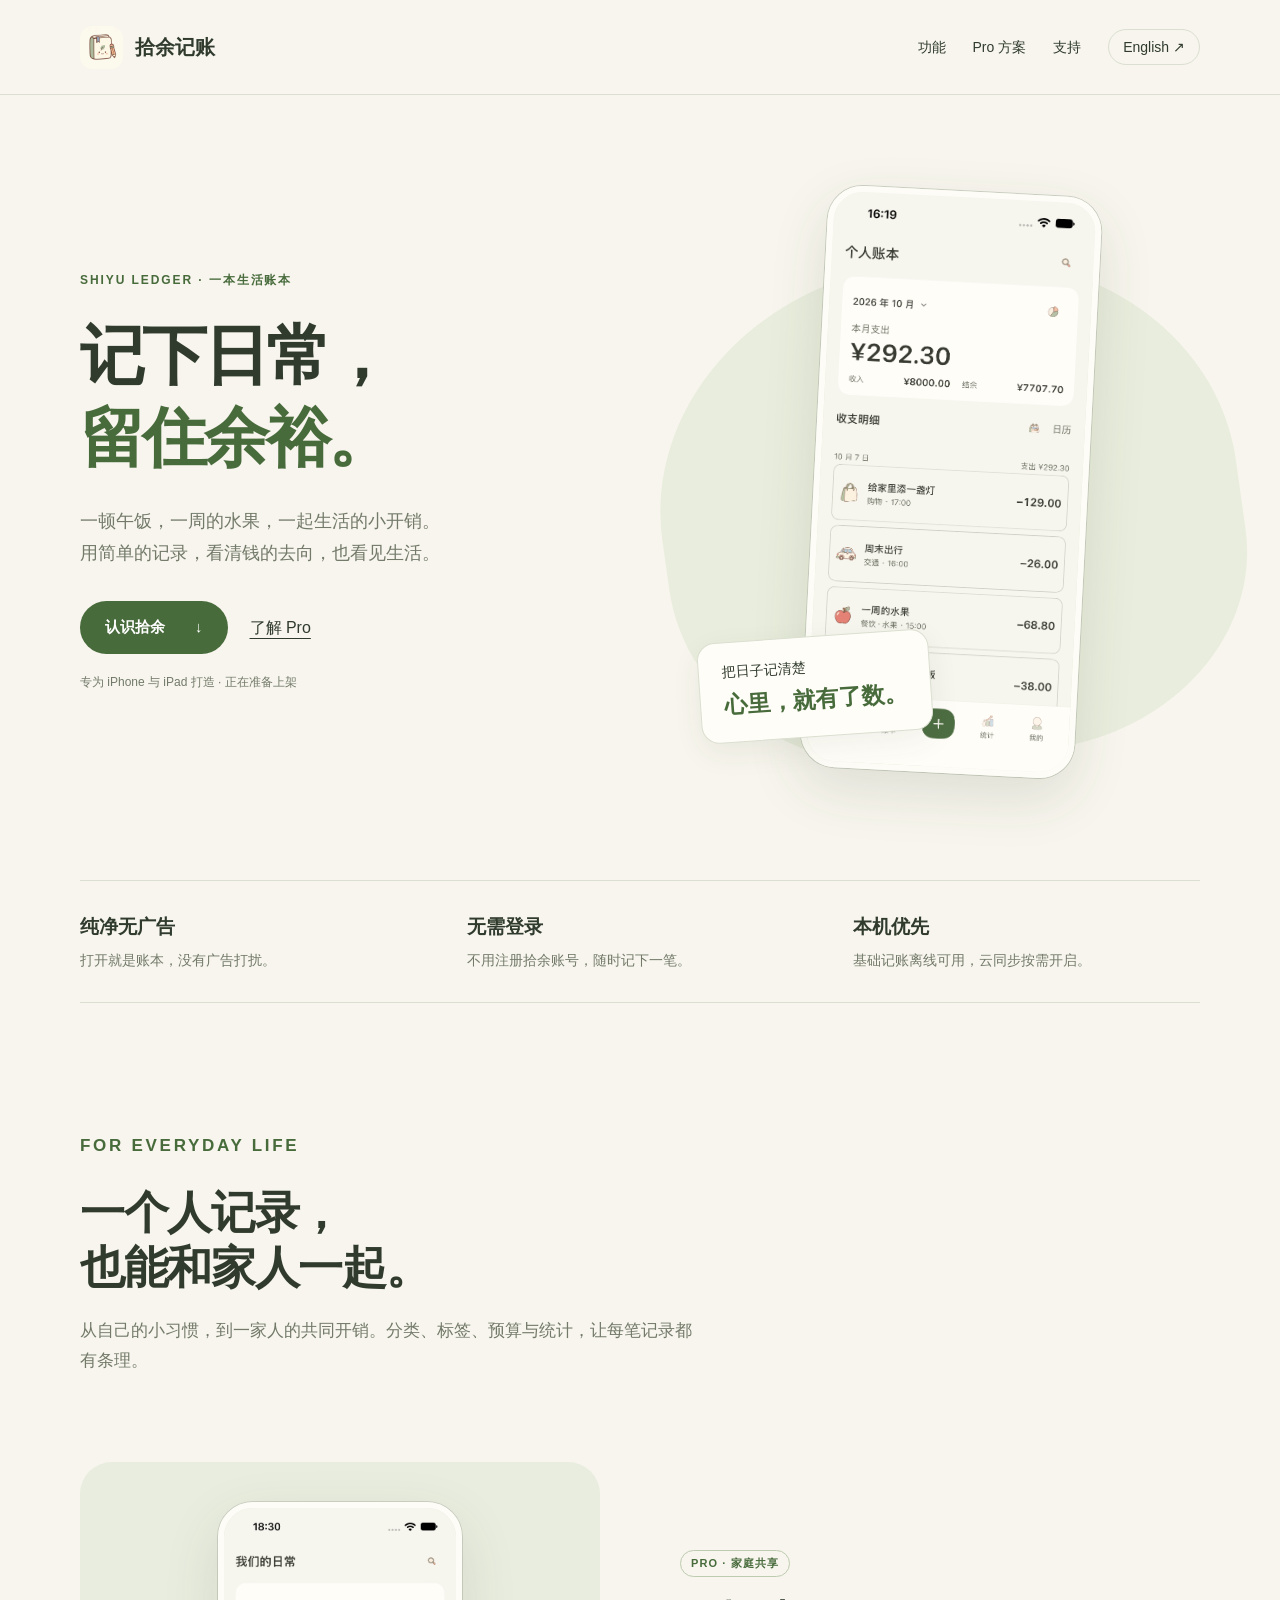
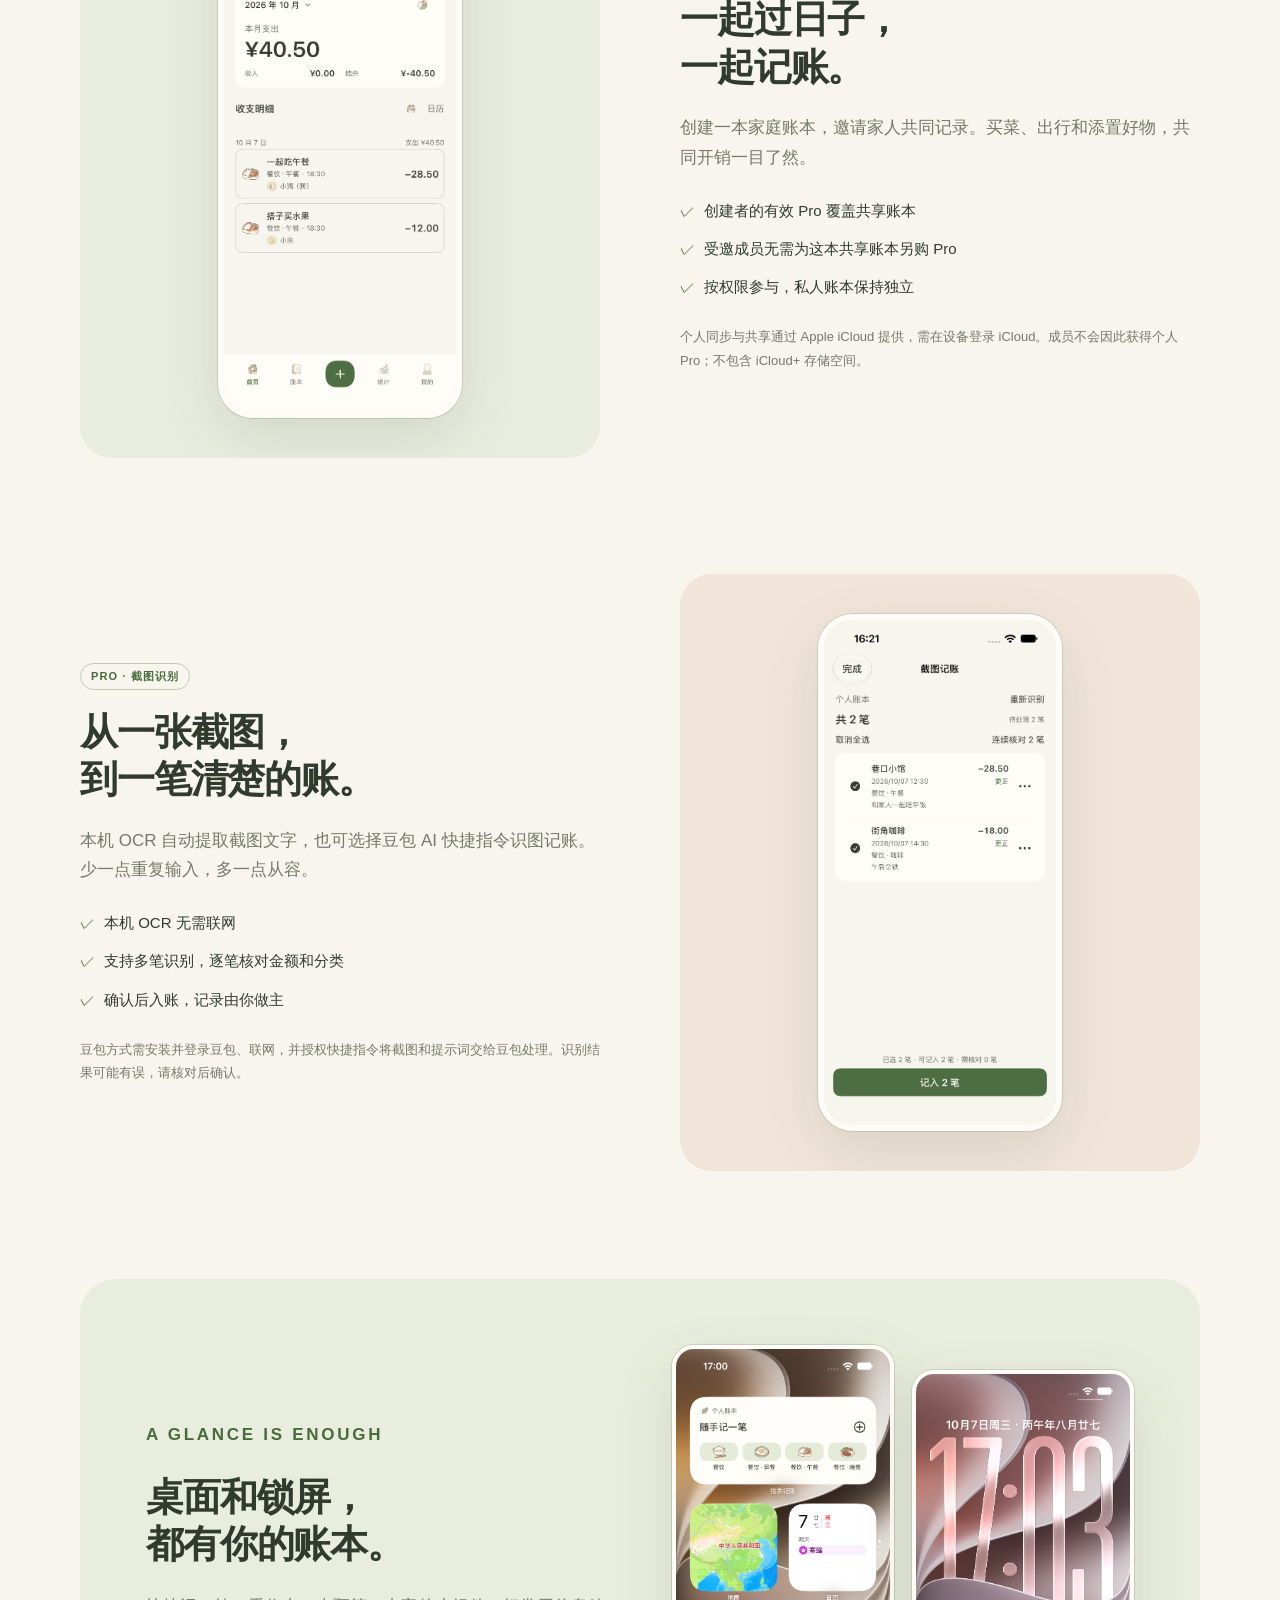
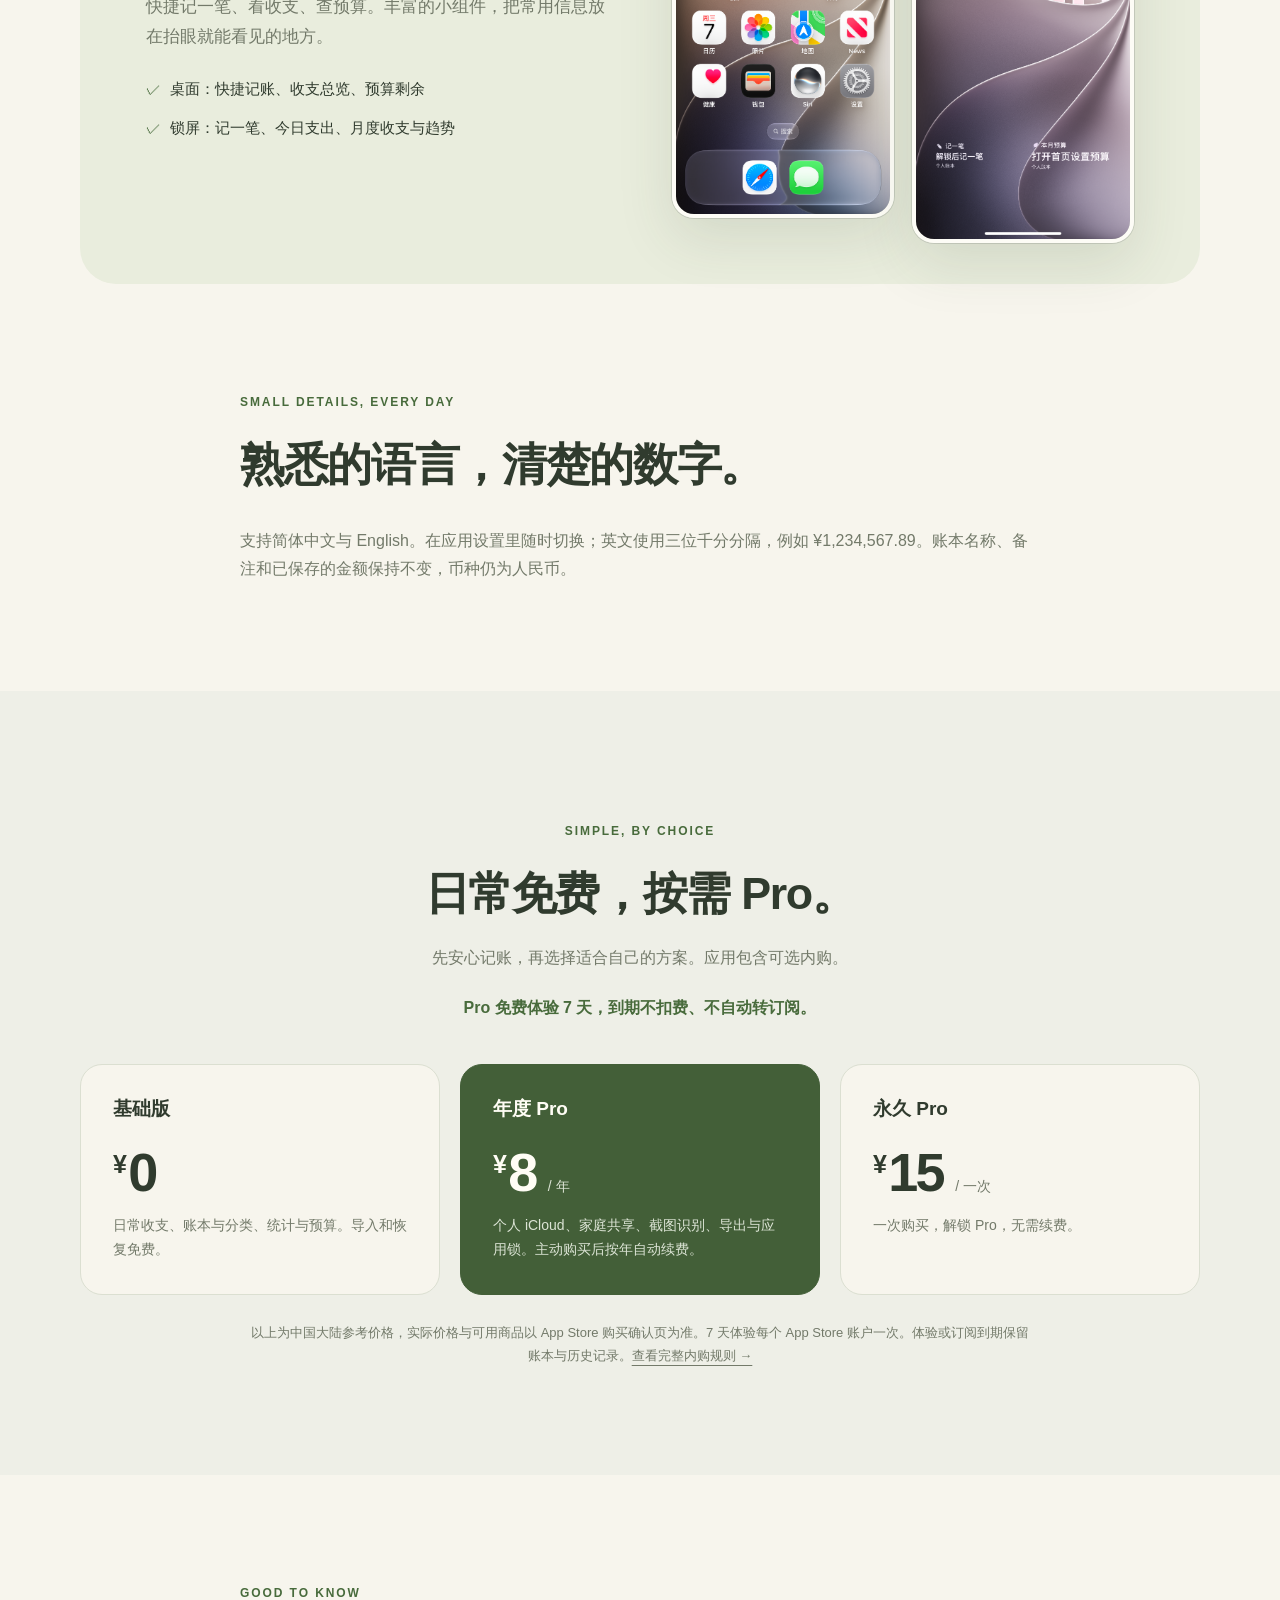
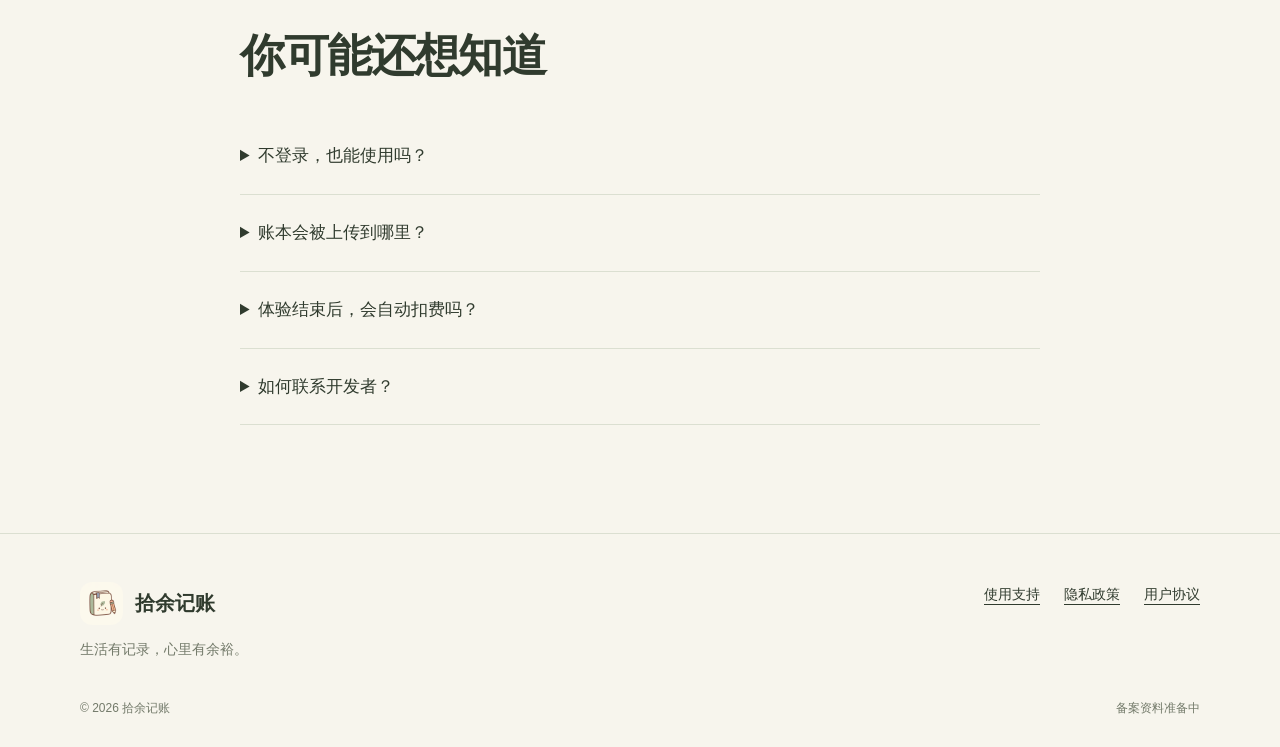
==== index.html @ 31da0974 "feat(web): 发布不含个人署名的双语官网" ====
<!doctype html>
<html lang="zh-CN">
<head><meta charset="utf-8"><meta name="viewport" content="width=device-width,initial-scale=1"><meta name="description" content="拾余记账，一本安静的生活账本。纯净无广告，无需登录，本机优先。支持家庭共享账本、截图与豆包识图记账，以及桌面和锁屏小组件。"><meta name="theme-color" content="#f7f5ed"><title>拾余记账 · 记下日常，留住余裕</title><link rel="icon" href="assets/icon.png"><link rel="stylesheet" href="site.css"></head>
<body><a class="skip" href="#main">跳转到内容</a>
<header class="site-header"><nav class="wrap nav" aria-label="主导航"><a class="brand" href="index.html"><img src="assets/icon.png" width="43" height="43" alt="">拾余记账</a><div class="nav-links"><a class="optional" href="#features">功能</a><a class="mobile-hide" href="#pricing">Pro 方案</a><a class="mobile-hide" href="support.html">支持</a><a class="language" href="index-en.html" lang="en" aria-label="Switch to English">English ↗</a></div></nav></header>
<main id="main"><div class="wrap"><section class="hero"><div class="hero-copy"><p class="eyebrow">SHIYU LEDGER · 一本生活账本</p><h1>记下日常，<br><span>留住余裕。</span></h1><p class="lead">一顿午饭，一周的水果，一起生活的小开销。<br>用简单的记录，看清钱的去向，也看见生活。</p><div class="actions"><a class="button" href="#features">认识拾余 <span aria-hidden="true">↓</span></a><a href="#pricing">了解 Pro</a></div><p class="availability">专为 iPhone 与 iPad 打造 · 正在准备上架</p></div><div class="hero-visual"><div class="phone"><img src="assets/home-zh.png" width="1206" height="2622" alt="拾余记账的个人账本与日常收支明细" fetchpriority="high"></div><div class="floating-note">把日子记清楚<strong>心里，就有了数。</strong></div></div></section>
<div class="pillars"><div><strong>纯净无广告</strong><p>打开就是账本，没有广告打扰。</p></div><div><strong>无需登录</strong><p>不用注册拾余账号，随时记下一笔。</p></div><div><strong>本机优先</strong><p>基础记账离线可用，云同步按需开启。</p></div></div>
<section class="section" id="features"><div class="section-intro"><p class="eyebrow">FOR EVERYDAY LIFE</p><h2>一个人记录，<br>也能和家人一起。</h2><p>从自己的小习惯，到一家人的共同开销。分类、标签、预算与统计，让每笔记录都有条理。</p></div>
<div class="feature"><div class="feature-visual"><div class="phone"><img src="assets/family-zh.png" width="1206" height="2622" loading="lazy" alt="家庭共享账本的成员和权限页面"></div></div><div class="feature-copy"><span class="tag">PRO · 家庭共享</span><h2>一起过日子，<br>一起记账。</h2><p>创建一本家庭账本，邀请家人共同记录。买菜、出行和添置好物，共同开销一目了然。</p><ul class="feature-list"><li>创建者的有效 Pro 覆盖共享账本</li><li>受邀成员无需为这本共享账本另购 Pro</li><li>按权限参与，私人账本保持独立</li></ul><small>个人同步与共享通过 Apple iCloud 提供，需在设备登录 iCloud。成员不会因此获得个人 Pro；不包含 iCloud+ 存储空间。</small></div></div>
<div class="feature"><div class="feature-copy"><span class="tag">PRO · 截图识别</span><h2>从一张截图，<br>到一笔清楚的账。</h2><p>本机 OCR 自动提取截图文字，也可选择豆包 AI 快捷指令识图记账。少一点重复输入，多一点从容。</p><ul class="feature-list"><li>本机 OCR 无需联网</li><li>支持多笔识别，逐笔核对金额和分类</li><li>确认后入账，记录由你做主</li></ul><small>豆包方式需安装并登录豆包、联网，并授权快捷指令将截图和提示词交给豆包处理。识别结果可能有误，请核对后确认。</small></div><div class="feature-visual peach"><div class="phone"><img src="assets/recognition.png" width="1206" height="2622" loading="lazy" alt="截图识别后的多笔账目核对页面"></div></div></div></section>
<section class="widgets" aria-labelledby="widgets-title"><div><p class="eyebrow">A GLANCE IS ENOUGH</p><h2 id="widgets-title">桌面和锁屏，<br>都有你的账本。</h2><p>快捷记一笔、看收支、查预算。丰富的小组件，把常用信息放在抬眼就能看见的地方。</p><ul class="feature-list"><li>桌面：快捷记账、收支总览、预算剩余</li><li>锁屏：记一笔、今日支出、月度收支与趋势</li></ul></div><div class="widget-pair"><div class="phone"><img src="assets/widget-home.png" loading="lazy" width="1206" height="2622" alt="iPhone 桌面的拾余收支小组件"></div><div class="phone"><img src="assets/widget-lock.png" loading="lazy" width="1206" height="2622" alt="iPhone 锁屏中的拾余小组件"></div></div></section>
<section class="section"><div class="faq"><p class="eyebrow">SMALL DETAILS, EVERY DAY</p><h2>熟悉的语言，清楚的数字。</h2><p>支持简体中文与 English。在应用设置里随时切换；英文使用三位千分分隔，例如 ¥1,234,567.89。账本名称、备注和已保存的金额保持不变，币种仍为人民币。</p></div></section></div>
<section class="section pricing" id="pricing"><div class="wrap"><div class="pricing-head"><p class="eyebrow">SIMPLE, BY CHOICE</p><h2>日常免费，按需 Pro。</h2><p>先安心记账，再选择适合自己的方案。应用包含可选内购。</p><p class="trial">Pro 免费体验 7 天，到期不扣费、不自动转订阅。</p></div><div class="prices"><article class="price-card"><h3>基础版</h3><div class="amount"><span class="currency">¥</span>0</div><p>日常收支、账本与分类、统计与预算。导入和恢复免费。</p></article><article class="price-card pro"><h3>年度 Pro</h3><div class="amount"><span class="currency">¥</span>8 <span class="period">/ 年</span></div><p>个人 iCloud、家庭共享、截图识别、导出与应用锁。主动购买后按年自动续费。</p></article><article class="price-card"><h3>永久 Pro</h3><div class="amount"><span class="currency">¥</span>15 <span class="period">/ 一次</span></div><p>一次购买，解锁 Pro，无需续费。</p></article></div><p class="pricing-note">以上为中国大陆参考价格，实际价格与可用商品以 App Store 购买确认页为准。7 天体验每个 App Store 账户一次。体验或订阅到期保留账本与历史记录。<a href="terms.html">查看完整内购规则 →</a></p></div></section>
<section class="section wrap"><div class="faq"><p class="eyebrow">GOOD TO KNOW</p><h2>你可能还想知道</h2><details><summary>不登录，也能使用吗？</summary><p>可以。基础记账无需注册或登录拾余账号，离线也能使用。你主动开启个人同步或家庭共享时，设备需要登录 iCloud。</p></details><details><summary>账本会被上传到哪里？</summary><p>基础数据保存在本机。主动开启的同步和共享使用 Apple CloudKit；豆包识图会在你授权运行快捷指令后将相关内容交给豆包。详见<a href="privacy.html">隐私政策</a>。</p></details><details><summary>体验结束后，会自动扣费吗？</summary><p>不会。独立的 7 天免费体验到期不扣费、不自动转为订阅。只有你自行购买年度方案后，才会按年自动续费；永久方案为一次购买。</p></details><details><summary>如何联系开发者？</summary><p>欢迎通过 <a href="mailto:906626481@qq.com">906626481@qq.com</a> 反馈问题。请说明应用版本、iOS 版本和操作步骤，避免发送密码、验证码或不必要的个人资料。</p></details></div></section></main>
<footer class="footer"><div class="wrap"><div class="footer-top"><div class="footer-copy"><a class="brand" href="index.html"><img src="assets/icon.png" width="43" height="43" alt="">拾余记账</a><p>生活有记录，心里有余裕。</p></div><nav class="footer-links" aria-label="帮助与条款"><a href="support.html">使用支持</a><a href="privacy.html">隐私政策</a><a href="terms.html">用户协议</a></nav></div><div class="footer-bottom"><span>© 2026 拾余记账</span><span>备案资料准备中</span></div></div></footer></body></html>
---- site.css ----
@charset "UTF-8";
:root{color-scheme:light;--paper:#f7f5ed;--ink:#303b2e;--green:#486b3c;--muted:#737a6a;--line:#dbdfd1;--sage:#e9eddd}*{box-sizing:border-box}html{scroll-behavior:smooth;scroll-padding-top:100px}body{margin:0;color:var(--ink);background:var(--paper);font-family:-apple-system,BlinkMacSystemFont,"Segoe UI","PingFang SC",sans-serif;line-height:1.75}a{color:inherit;text-underline-offset:5px}a:focus-visible,summary:focus-visible{outline:3px solid var(--green);outline-offset:6px}img{display:block;max-width:100%;height:auto}h1,h2,h3,p{margin:0}h1,h2,h3{line-height:1.25}h1{font-size:clamp(44px,5.1vw,72px);letter-spacing:-.045em;font-weight:650}h2{font-size:clamp(32px,3.5vw,48px);letter-spacing:-.03em}h3{font-size:22px}p{color:var(--muted)}.wrap{width:min(1120px,calc(100% - 64px));margin:auto}.site-header{border-bottom:1px solid var(--line)}.nav{display:flex;align-items:center;justify-content:space-between;gap:28px;min-height:94px}.brand{display:flex;align-items:center;gap:12px;text-decoration:none;font-size:20px;font-weight:650;white-space:nowrap}.brand img{width:43px;height:43px;border-radius:12px}.nav-links{display:flex;align-items:center;gap:27px;font-size:14px}.nav-links a{text-decoration:none}.nav-links a:hover{text-decoration:underline}.language{border:1px solid var(--line);padding:5px 14px;border-radius:99px}.hero{display:grid;grid-template-columns:1.05fr .95fr;align-items:center;gap:70px;min-height:785px;padding:66px 0 78px}.eyebrow{font-size:12px;font-weight:650;letter-spacing:.16em;text-transform:uppercase;color:var(--green);margin-bottom:24px}.hero h1 span{color:var(--green)}.lead{font-size:18px;max-width:490px;margin-top:28px}.actions{display:flex;flex-wrap:wrap;align-items:center;gap:22px;margin-top:32px}.button{display:inline-flex;align-items:center;gap:30px;padding:13px 25px;border-radius:99px;background:var(--green);color:white;text-decoration:none;font-size:15px;font-weight:600}.button:hover{background:#35552a}.availability{font-size:12px;color:var(--muted);margin-top:18px}.hero-visual{position:relative;display:flex;justify-content:center}.hero-visual:before{content:"";position:absolute;inset:12% -8% 2%;background:var(--sage);border-radius:48% 48% 38% 42%;transform:rotate(-8deg);z-index:-1}.phone{width:274px;overflow:hidden;border:6px solid #fdfcf6;border-radius:35px;box-shadow:0 20px 55px #34452e20,0 0 0 1px #cdd1c4}.hero .phone{transform:rotate(3deg)}.floating-note{position:absolute;bottom:36px;left:-2px;padding:17px 23px;background:#fffdf7;box-shadow:0 10px 30px #34452e12;border:1px solid var(--line);border-radius:18px;transform:rotate(-4deg);font-size:14px}.floating-note strong{display:block;color:var(--green);font-size:23px}.pillars{display:grid;grid-template-columns:repeat(3,1fr);border-top:1px solid var(--line);border-bottom:1px solid var(--line);padding:29px 0;gap:40px}.pillars strong{display:block;font-size:19px;margin-bottom:5px}.pillars p{font-size:14px}.section{padding:108px 0}.section-intro{max-width:620px;margin-bottom:52px}.section-intro>p{margin-top:20px;font-size:17px}.feature{display:grid;grid-template-columns:1fr 1fr;gap:80px;align-items:center;padding:34px 0 82px}.feature:last-child{padding-bottom:0}.feature-visual{background:#e9eddf;border-radius:32px;display:flex;justify-content:center;padding:40px 32px;overflow:hidden}.feature-visual.peach{background:#f1e5d9}.feature .phone{width:244px}.feature-copy h2{font-size:38px}.feature-copy>p{margin:22px 0;font-size:17px}.feature-copy small{display:block;color:var(--muted);line-height:1.8;font-size:13px}.tag{display:inline-block;border:1px solid #bdcbb0;color:var(--green);font-size:11px;line-height:1;padding:7px 10px;border-radius:99px;margin-bottom:19px;font-weight:650;letter-spacing:.1em}.feature-list{list-style:none;padding:0;margin:25px 0}.feature-list li{position:relative;padding-left:24px;margin:12px 0;font-size:15px}.feature-list li:before{content:"✓";position:absolute;left:0;color:var(--green)}.widgets{background:var(--sage);border-radius:36px;padding:66px;display:grid;grid-template-columns:1fr 1fr;gap:64px;align-items:center}.widgets h2{font-size:38px}.widgets p{margin-top:23px;font-size:17px}.widget-pair{display:flex;align-items:center;gap:18px}.widget-pair .phone{width:50%;min-width:0;border-width:4px;border-radius:22px}.widget-pair .phone:last-child{transform:translateY(25px)}.pricing{background:#eeefe7}.pricing-head{text-align:center;max-width:620px;margin:0 auto 42px}.pricing-head p{margin-top:22px}.prices{display:grid;grid-template-columns:repeat(3,1fr);gap:20px}.price-card{padding:32px;background:var(--paper);border:1px solid var(--line);border-radius:22px}.price-card.pro{background:#435f38;color:#fffdf5;border-color:#435f38}.price-card.pro p,.price-card.pro .period{color:#dce4d5}.price-card h3{font-size:19px}.amount{font-size:54px;font-weight:600;letter-spacing:-.05em;margin:20px 0 10px;line-height:1.15}.amount .currency{font-size:25px;vertical-align:top;display:inline-block;margin-top:9px;margin-right:4px}.period{font-size:14px;font-weight:400;letter-spacing:0;color:var(--muted)}.price-card p{font-size:14px}.pricing-note{font-size:13px;max-width:790px;margin:27px auto 0;text-align:center}.trial{margin-top:26px;font-weight:600;color:var(--green)}.faq{max-width:800px;margin:auto}.faq h2{margin-bottom:34px}.faq details{border-bottom:1px solid var(--line);padding:23px 0}.faq summary{cursor:pointer;font-size:17px;font-weight:550;padding-right:15px}.faq details p{margin-top:16px;font-size:15px}.footer{border-top:1px solid var(--line);padding:48px 0 28px}.footer-top{display:flex;justify-content:space-between;gap:32px}.footer-links{display:flex;flex-wrap:wrap;gap:24px;font-size:14px}.footer-bottom{display:flex;justify-content:space-between;gap:22px;margin-top:36px;font-size:12px;color:var(--muted)}.footer-copy>p{font-size:14px;margin-top:12px}.skip{position:absolute;top:-100px;left:20px;background:white;padding:10px 20px;z-index:2}.skip:focus{top:12px}
@media(max-width:850px){.wrap{width:calc(100% - 40px)}.nav{min-height:80px;gap:16px}.nav-links{gap:18px}.nav-links .optional{display:none}.hero{gap:35px;min-height:700px}.hero .phone{width:238px}.floating-note{left:-8px;bottom:28px;padding:13px 17px}.pillars{gap:24px}.feature{gap:40px}.feature-copy h2,.widgets h2{font-size:32px}.widgets{padding:40px;gap:30px}.price-card{padding:25px}.amount{font-size:45px}}
@media(max-width:620px){.brand{font-size:17px;gap:9px}.brand img{width:36px;height:36px}.nav-links{gap:12px;font-size:12px}.nav-links .mobile-hide{display:none}.language{padding:4px 11px}.hero{grid-template-columns:1fr;gap:50px;padding:58px 0 62px;min-height:0}.hero-copy{max-width:500px}.hero h1{font-size:47px}.lead{font-size:16px;margin-top:23px}.hero-visual{padding:0 20px 18px;max-width:340px;justify-self:center;width:100%}.hero-visual:before{inset:12% 0 0;transform:none}.hero .phone{width:245px}.floating-note{left:-3px;bottom:47px;font-size:12px}.floating-note strong{font-size:20px}.pillars{grid-template-columns:1fr;padding:26px 0;gap:21px}.pillars strong{font-size:17px}.section{padding:65px 0}.section-intro{margin-bottom:32px}.feature{grid-template-columns:1fr;gap:28px;padding:20px 0 60px}.feature-copy{order:-1}.feature-copy h2,.widgets h2{font-size:32px}.feature-visual{padding:30px}.feature .phone{width:237px}.widgets{grid-template-columns:1fr;padding:32px 26px 56px;gap:32px;border-radius:26px}.widget-pair{max-width:340px;margin:auto}.prices{grid-template-columns:1fr;gap:14px}.price-card{padding:27px}.amount{margin:14px 0 8px}.footer-top,.footer-bottom{flex-direction:column;gap:22px}.footer-links{gap:20px}.footer-bottom{margin-top:28px;gap:9px}.pricing-head{text-align:left}.pricing-note{text-align:left}.actions{gap:18px}.widget-pair .phone{border-radius:18px}}
@media(prefers-reduced-motion:reduce){html{scroll-behavior:auto}}
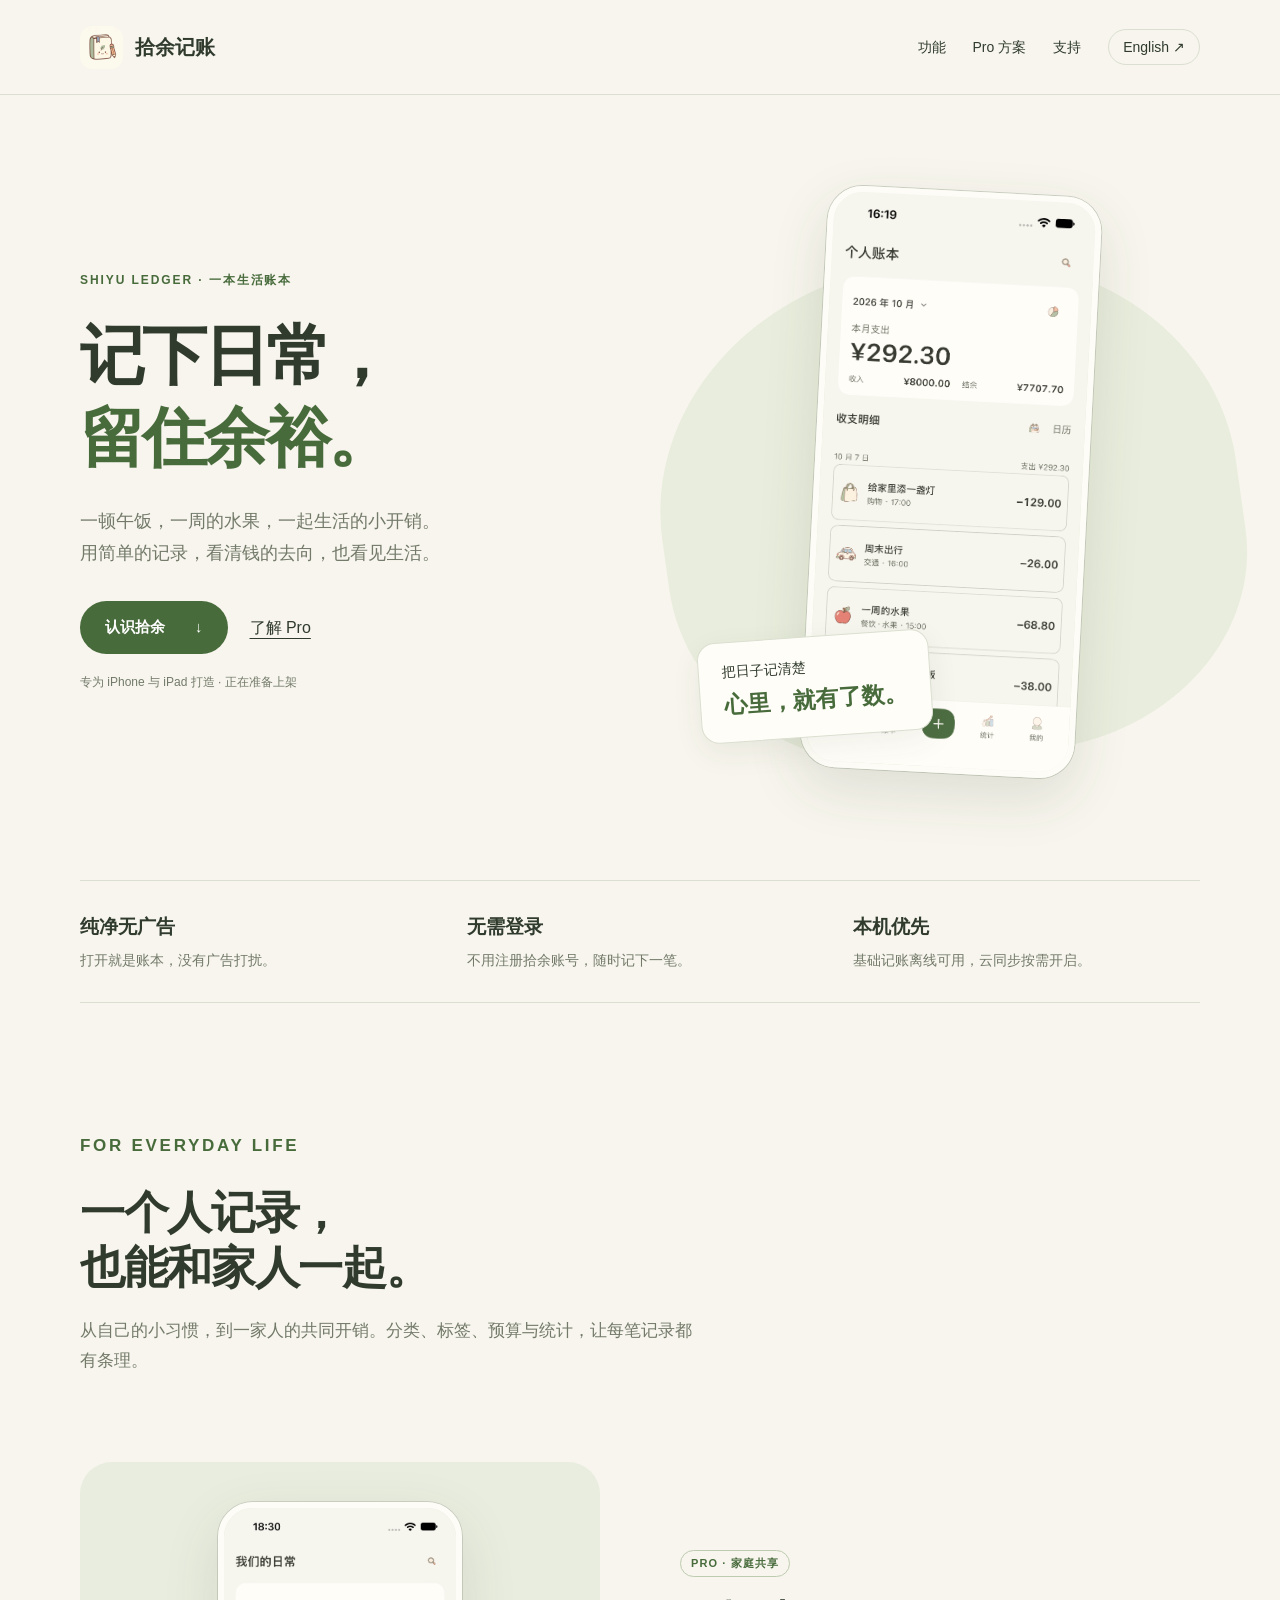
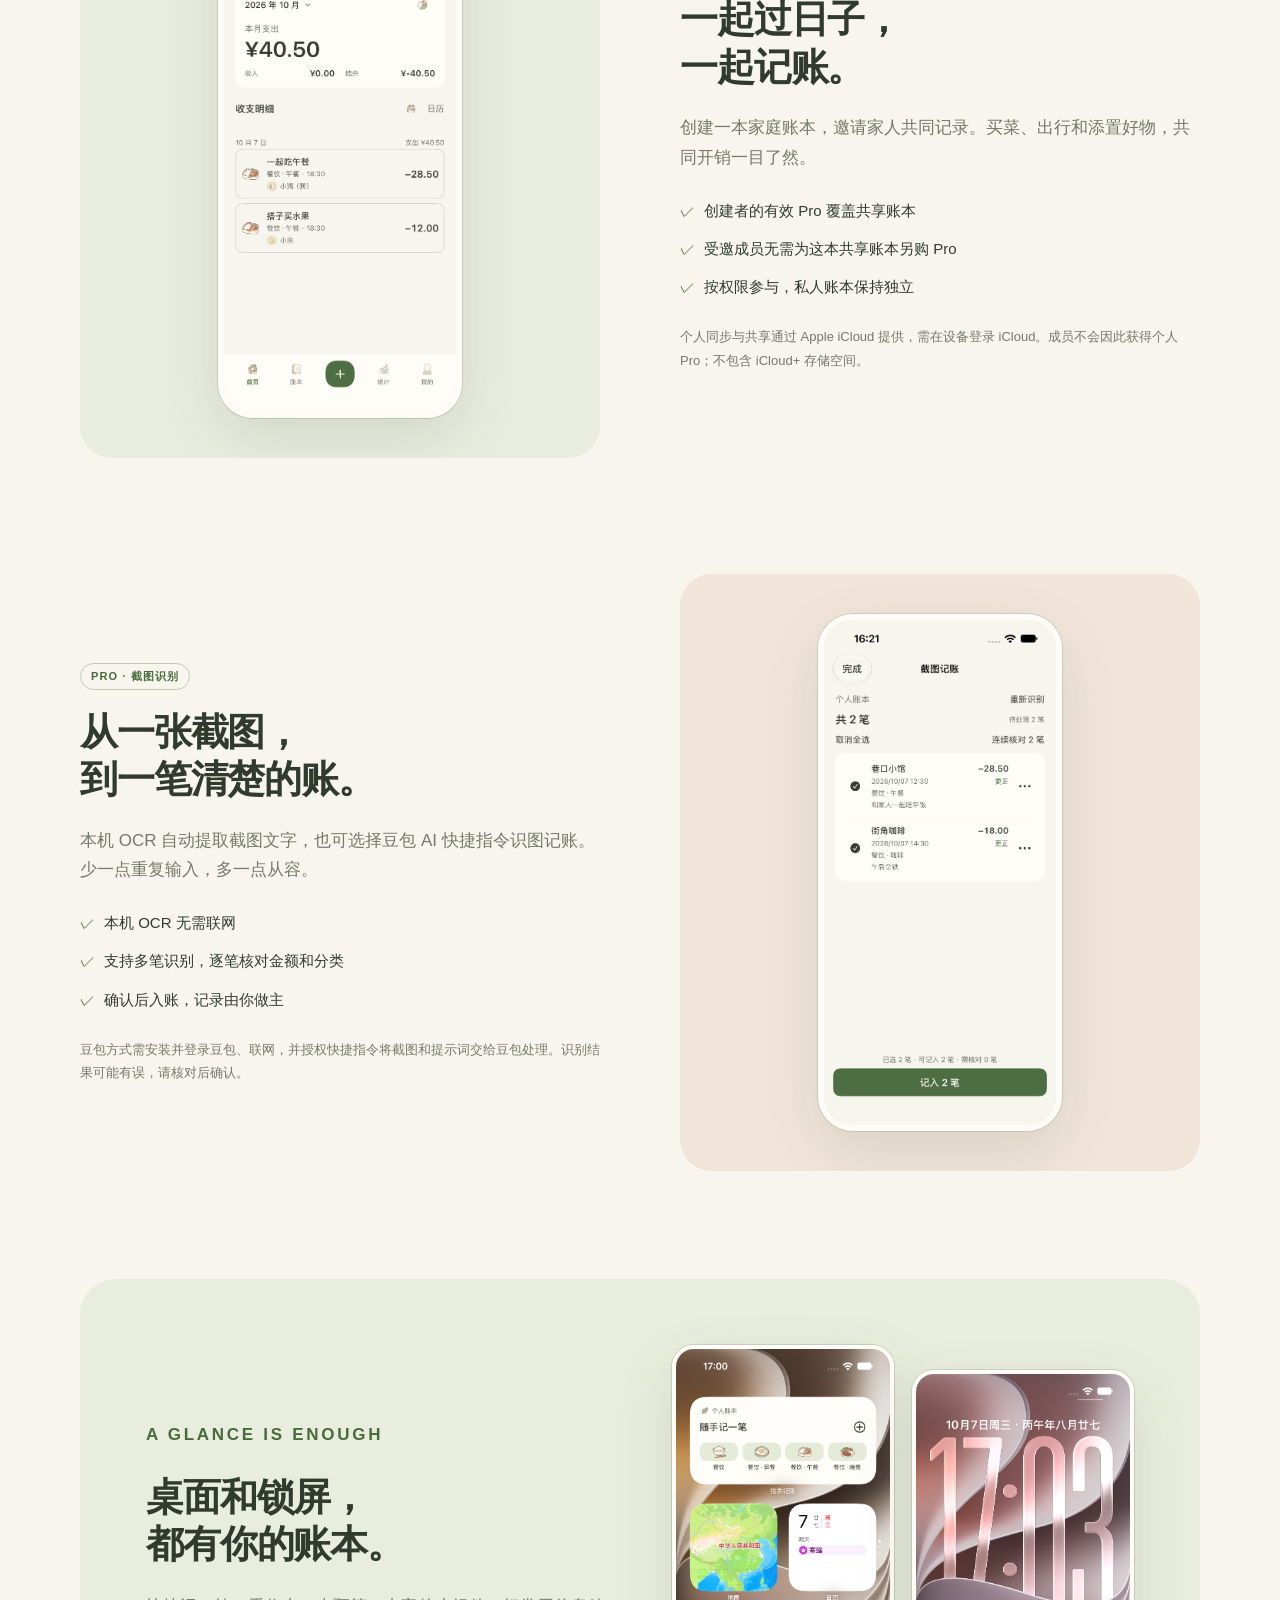
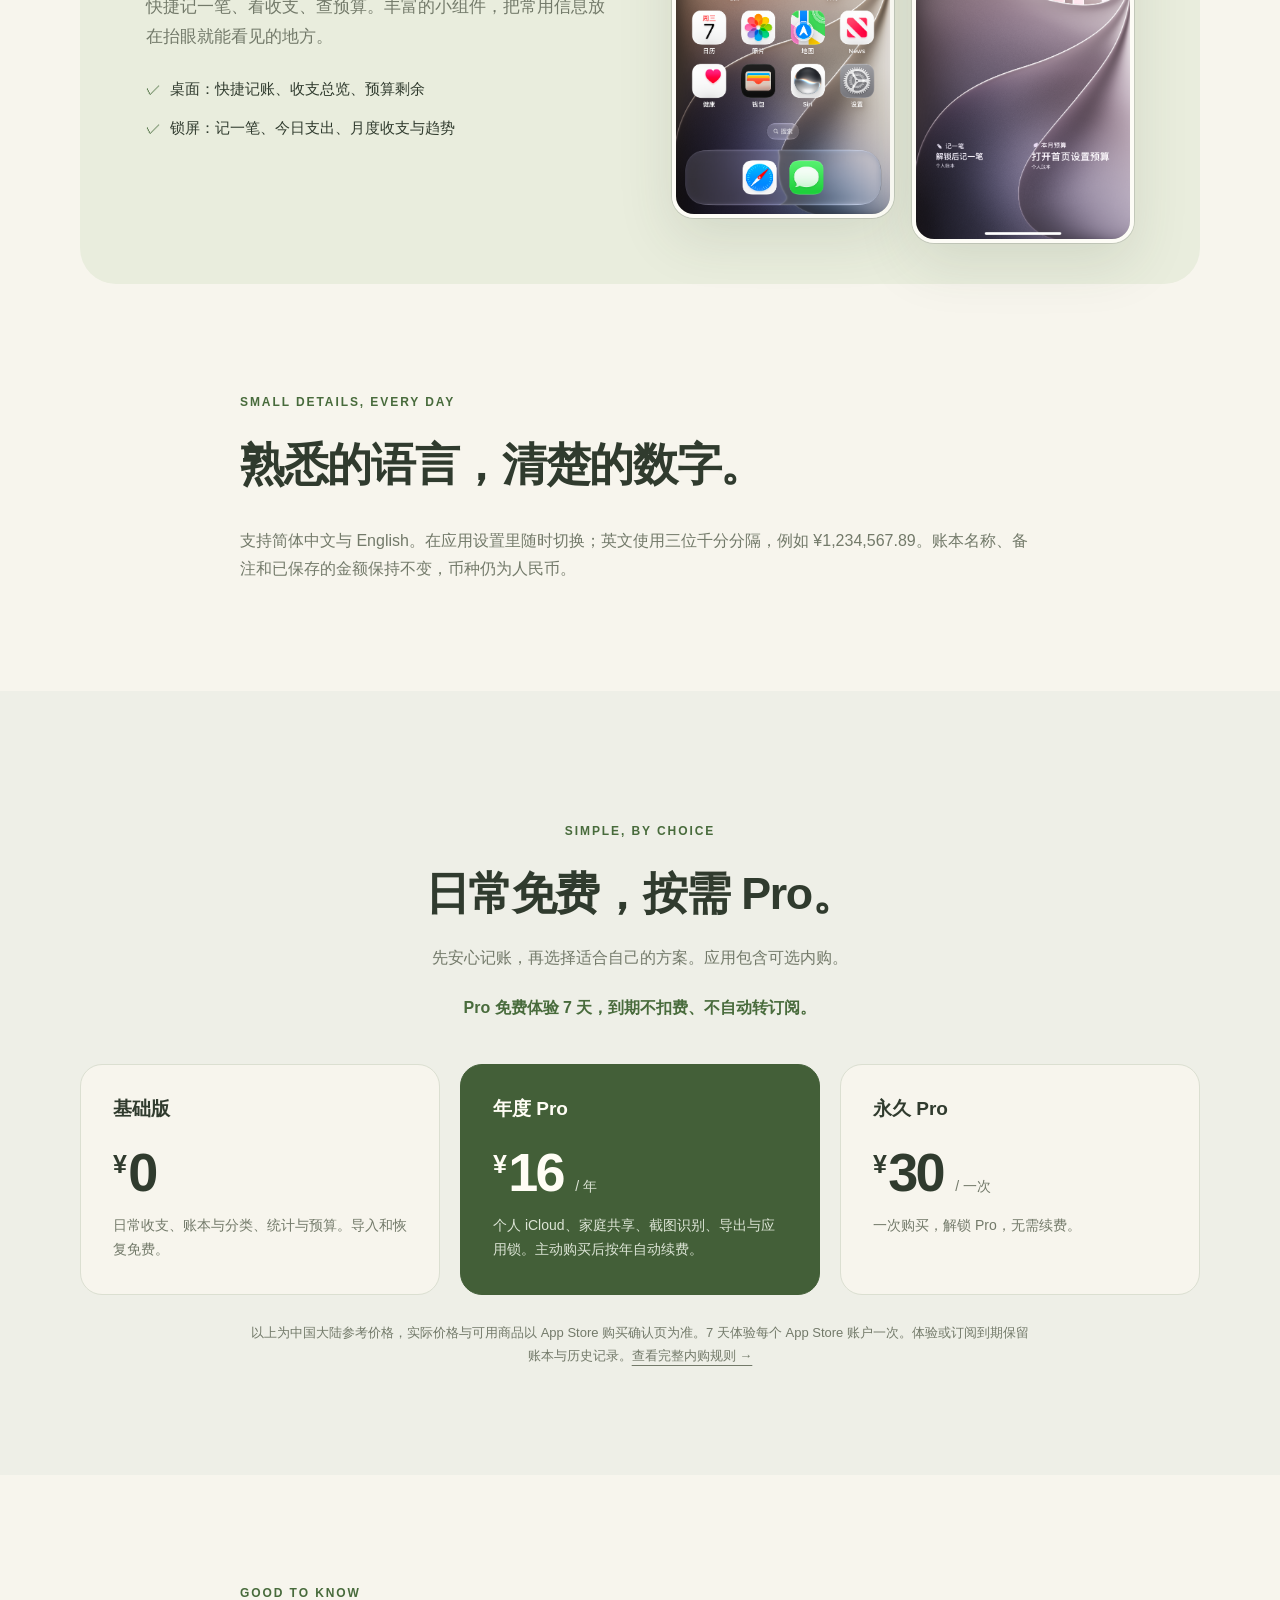
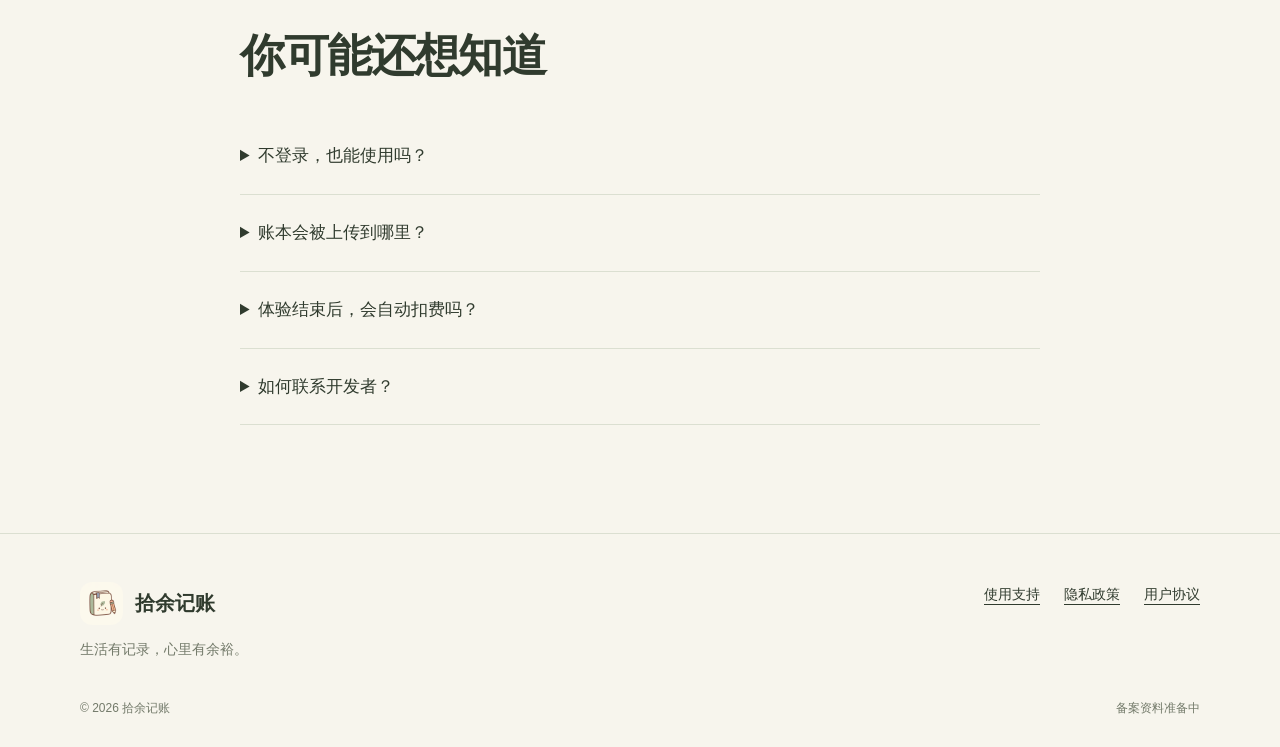
==== commit 8a068d2c: "chore(web): 更新官网内容" ====
--- a/index.html
+++ b/index.html
@@ -10,6 +10,6 @@
 <div class="feature"><div class="feature-copy"><span class="tag">PRO · 截图识别</span><h2>从一张截图，<br>到一笔清楚的账。</h2><p>本机 OCR 自动提取截图文字，也可选择豆包 AI 快捷指令识图记账。少一点重复输入，多一点从容。</p><ul class="feature-list"><li>本机 OCR 无需联网</li><li>支持多笔识别，逐笔核对金额和分类</li><li>确认后入账，记录由你做主</li></ul><small>豆包方式需安装并登录豆包、联网，并授权快捷指令将截图和提示词交给豆包处理。识别结果可能有误，请核对后确认。</small></div><div class="feature-visual peach"><div class="phone"><img src="assets/recognition.png" width="1206" height="2622" loading="lazy" alt="截图识别后的多笔账目核对页面"></div></div></div></section>
 <section class="widgets" aria-labelledby="widgets-title"><div><p class="eyebrow">A GLANCE IS ENOUGH</p><h2 id="widgets-title">桌面和锁屏，<br>都有你的账本。</h2><p>快捷记一笔、看收支、查预算。丰富的小组件，把常用信息放在抬眼就能看见的地方。</p><ul class="feature-list"><li>桌面：快捷记账、收支总览、预算剩余</li><li>锁屏：记一笔、今日支出、月度收支与趋势</li></ul></div><div class="widget-pair"><div class="phone"><img src="assets/widget-home.png" loading="lazy" width="1206" height="2622" alt="iPhone 桌面的拾余收支小组件"></div><div class="phone"><img src="assets/widget-lock.png" loading="lazy" width="1206" height="2622" alt="iPhone 锁屏中的拾余小组件"></div></div></section>
 <section class="section"><div class="faq"><p class="eyebrow">SMALL DETAILS, EVERY DAY</p><h2>熟悉的语言，清楚的数字。</h2><p>支持简体中文与 English。在应用设置里随时切换；英文使用三位千分分隔，例如 ¥1,234,567.89。账本名称、备注和已保存的金额保持不变，币种仍为人民币。</p></div></section></div>
-<section class="section pricing" id="pricing"><div class="wrap"><div class="pricing-head"><p class="eyebrow">SIMPLE, BY CHOICE</p><h2>日常免费，按需 Pro。</h2><p>先安心记账，再选择适合自己的方案。应用包含可选内购。</p><p class="trial">Pro 免费体验 7 天，到期不扣费、不自动转订阅。</p></div><div class="prices"><article class="price-card"><h3>基础版</h3><div class="amount"><span class="currency">¥</span>0</div><p>日常收支、账本与分类、统计与预算。导入和恢复免费。</p></article><article class="price-card pro"><h3>年度 Pro</h3><div class="amount"><span class="currency">¥</span>8 <span class="period">/ 年</span></div><p>个人 iCloud、家庭共享、截图识别、导出与应用锁。主动购买后按年自动续费。</p></article><article class="price-card"><h3>永久 Pro</h3><div class="amount"><span class="currency">¥</span>15 <span class="period">/ 一次</span></div><p>一次购买，解锁 Pro，无需续费。</p></article></div><p class="pricing-note">以上为中国大陆参考价格，实际价格与可用商品以 App Store 购买确认页为准。7 天体验每个 App Store 账户一次。体验或订阅到期保留账本与历史记录。<a href="terms.html">查看完整内购规则 →</a></p></div></section>
+<section class="section pricing" id="pricing"><div class="wrap"><div class="pricing-head"><p class="eyebrow">SIMPLE, BY CHOICE</p><h2>日常免费，按需 Pro。</h2><p>先安心记账，再选择适合自己的方案。应用包含可选内购。</p><p class="trial">Pro 免费体验 7 天，到期不扣费、不自动转订阅。</p></div><div class="prices"><article class="price-card"><h3>基础版</h3><div class="amount"><span class="currency">¥</span>0</div><p>日常收支、账本与分类、统计与预算。导入和恢复免费。</p></article><article class="price-card pro"><h3>年度 Pro</h3><div class="amount"><span class="currency">¥</span>16 <span class="period">/ 年</span></div><p>个人 iCloud、家庭共享、截图识别、导出与应用锁。主动购买后按年自动续费。</p></article><article class="price-card"><h3>永久 Pro</h3><div class="amount"><span class="currency">¥</span>30 <span class="period">/ 一次</span></div><p>一次购买，解锁 Pro，无需续费。</p></article></div><p class="pricing-note">以上为中国大陆参考价格，实际价格与可用商品以 App Store 购买确认页为准。7 天体验每个 App Store 账户一次。体验或订阅到期保留账本与历史记录。<a href="terms.html">查看完整内购规则 →</a></p></div></section>
 <section class="section wrap"><div class="faq"><p class="eyebrow">GOOD TO KNOW</p><h2>你可能还想知道</h2><details><summary>不登录，也能使用吗？</summary><p>可以。基础记账无需注册或登录拾余账号，离线也能使用。你主动开启个人同步或家庭共享时，设备需要登录 iCloud。</p></details><details><summary>账本会被上传到哪里？</summary><p>基础数据保存在本机。主动开启的同步和共享使用 Apple CloudKit；豆包识图会在你授权运行快捷指令后将相关内容交给豆包。详见<a href="privacy.html">隐私政策</a>。</p></details><details><summary>体验结束后，会自动扣费吗？</summary><p>不会。独立的 7 天免费体验到期不扣费、不自动转为订阅。只有你自行购买年度方案后，才会按年自动续费；永久方案为一次购买。</p></details><details><summary>如何联系开发者？</summary><p>欢迎通过 <a href="mailto:906626481@qq.com">906626481@qq.com</a> 反馈问题。请说明应用版本、iOS 版本和操作步骤，避免发送密码、验证码或不必要的个人资料。</p></details></div></section></main>
 <footer class="footer"><div class="wrap"><div class="footer-top"><div class="footer-copy"><a class="brand" href="index.html"><img src="assets/icon.png" width="43" height="43" alt="">拾余记账</a><p>生活有记录，心里有余裕。</p></div><nav class="footer-links" aria-label="帮助与条款"><a href="support.html">使用支持</a><a href="privacy.html">隐私政策</a><a href="terms.html">用户协议</a></nav></div><div class="footer-bottom"><span>© 2026 拾余记账</span><span>备案资料准备中</span></div></div></footer></body></html>
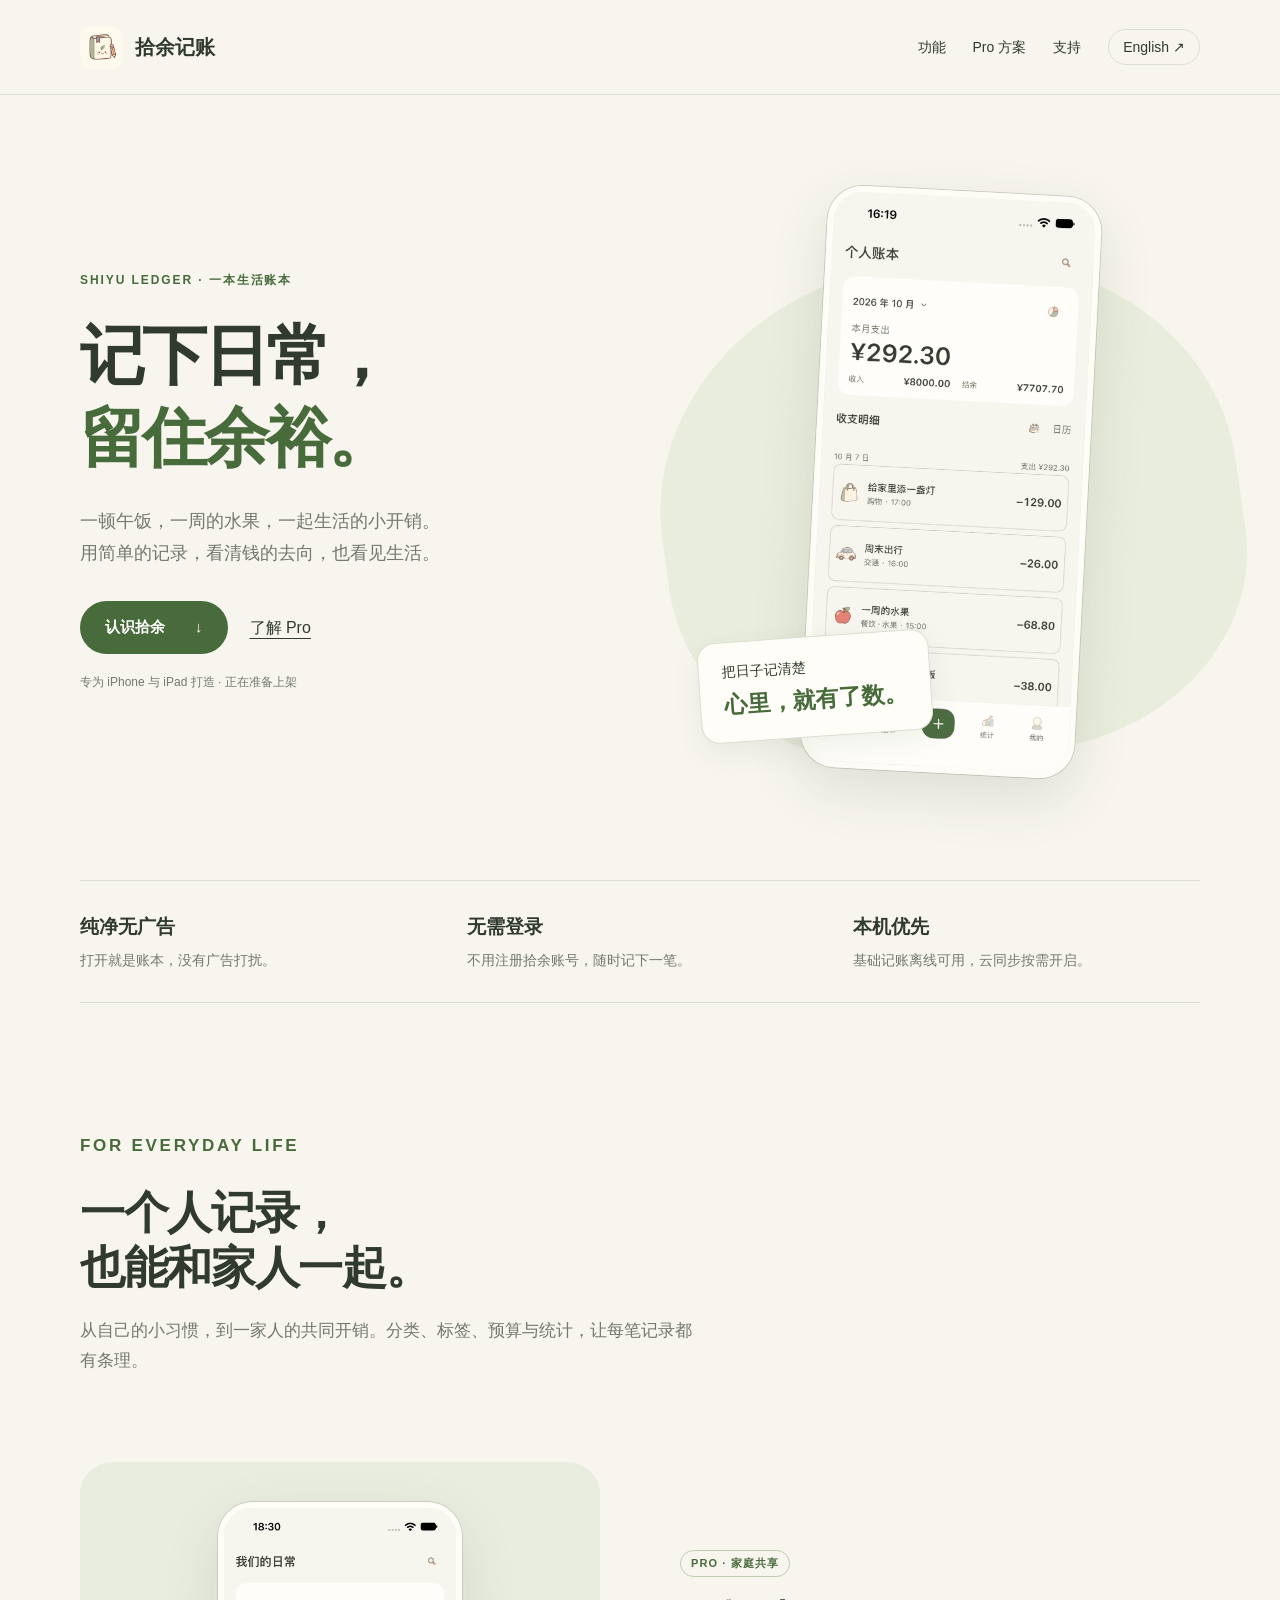
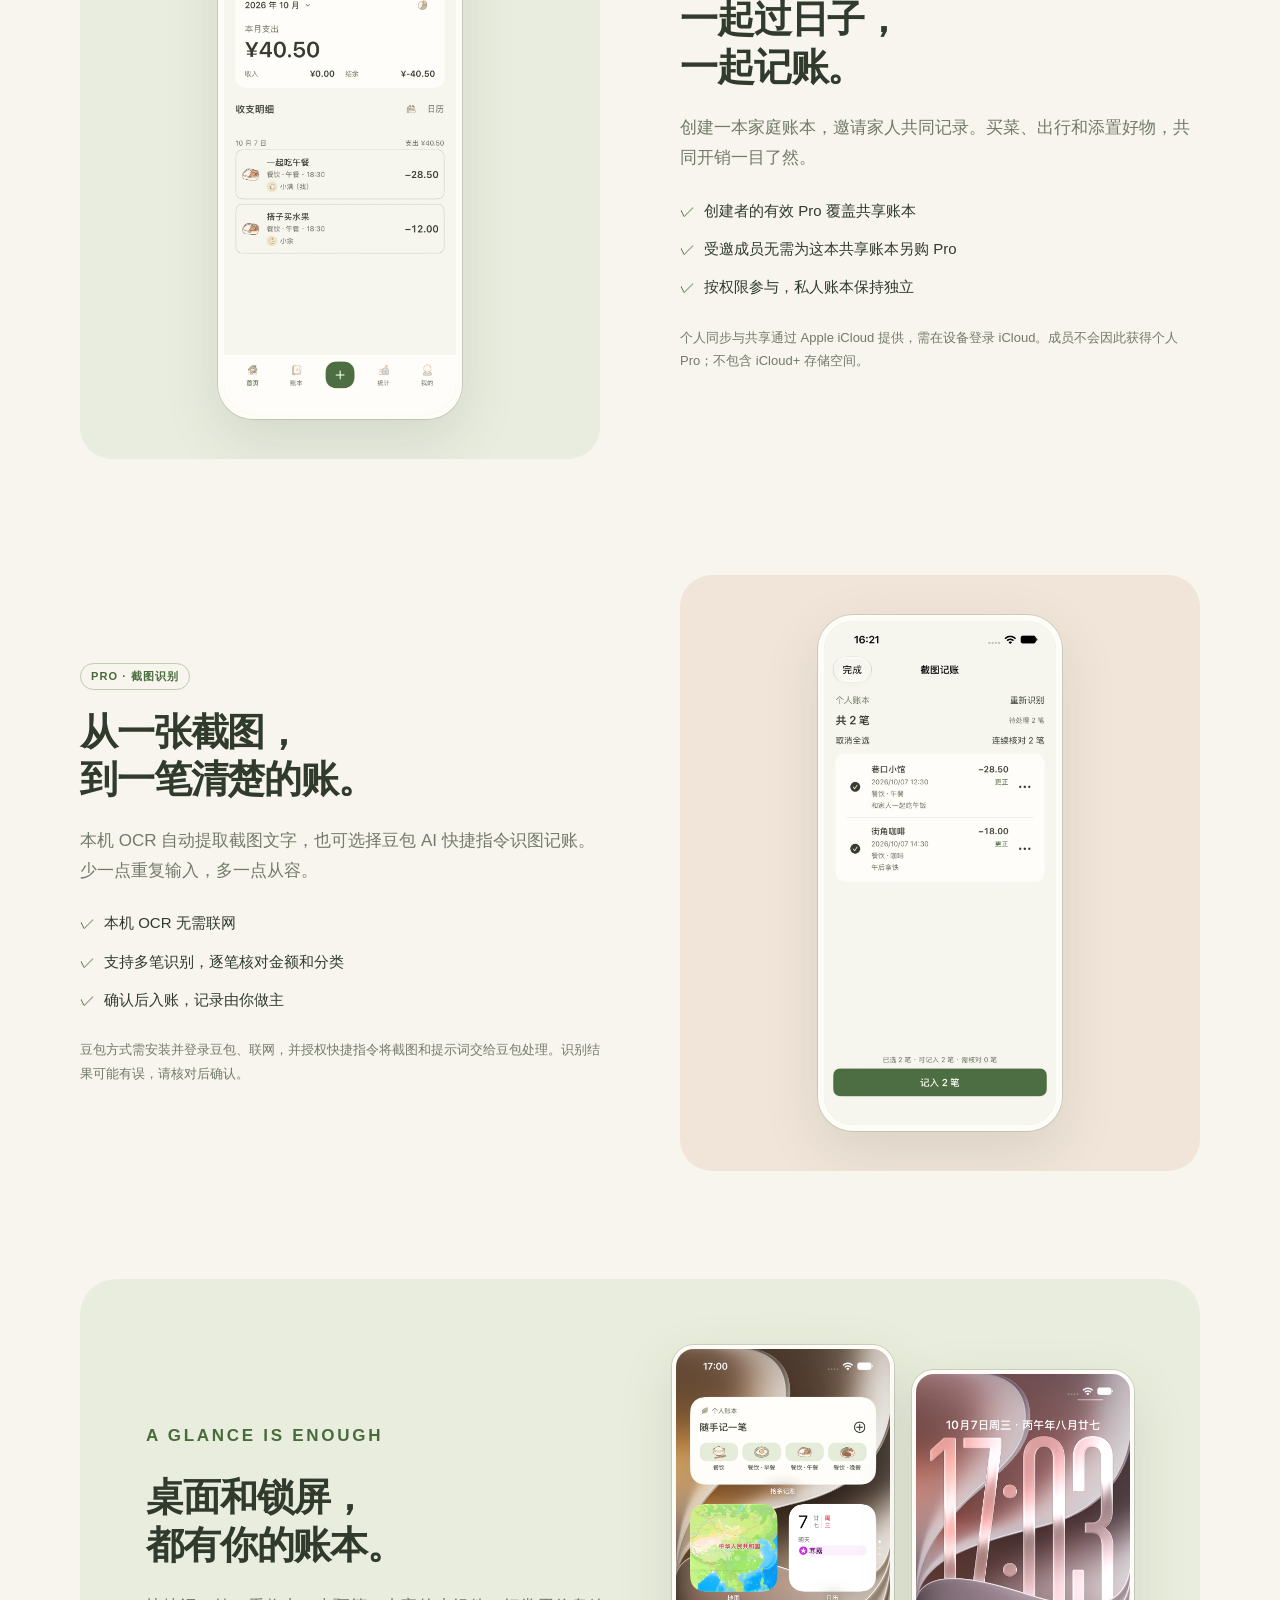
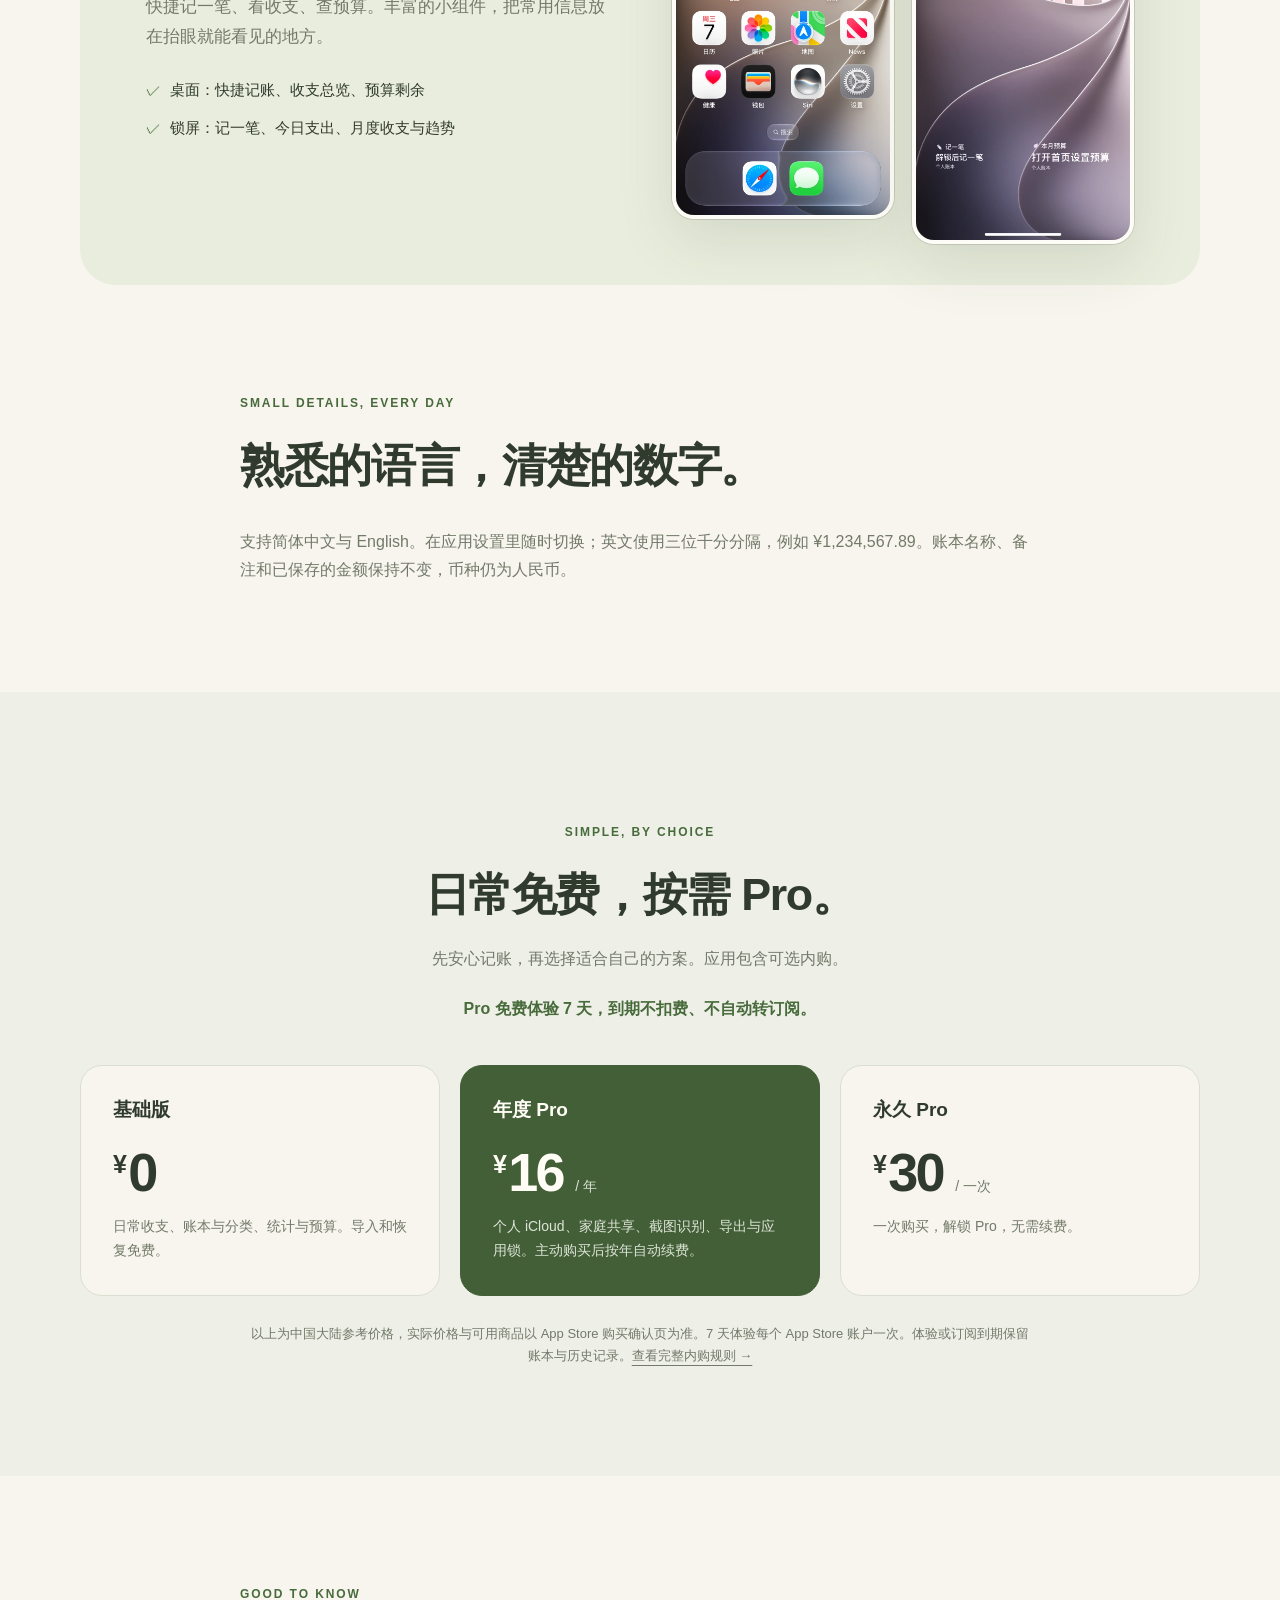
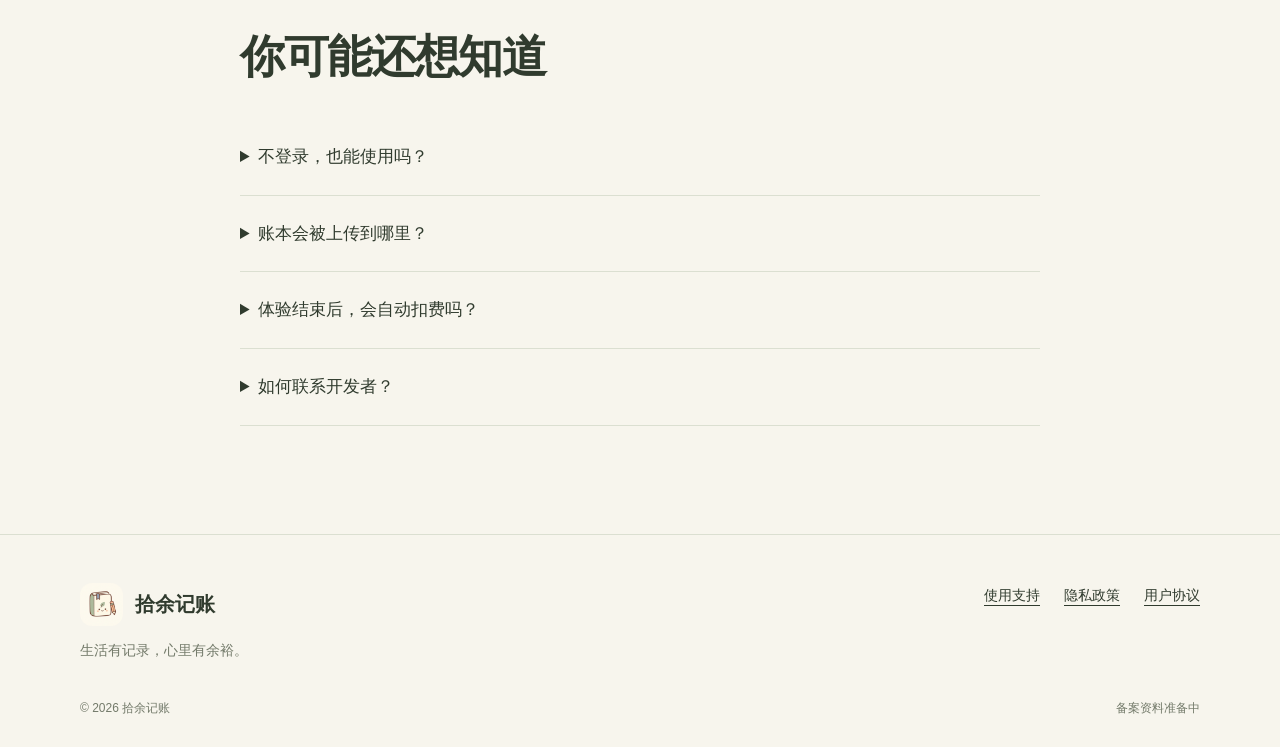
==== commit 2c6b8ad6: "chore(web): 更新官网内容" ====
--- a/index.html
+++ b/index.html
@@ -3,12 +3,12 @@
 <head><meta charset="utf-8"><meta name="viewport" content="width=device-width,initial-scale=1"><meta name="description" content="拾余记账，一本安静的生活账本。纯净无广告，无需登录，本机优先。支持家庭共享账本、截图与豆包识图记账，以及桌面和锁屏小组件。"><meta name="theme-color" content="#f7f5ed"><title>拾余记账 · 记下日常，留住余裕</title><link rel="icon" href="assets/icon.png"><link rel="stylesheet" href="site.css"></head>
 <body><a class="skip" href="#main">跳转到内容</a>
 <header class="site-header"><nav class="wrap nav" aria-label="主导航"><a class="brand" href="index.html"><img src="assets/icon.png" width="43" height="43" alt="">拾余记账</a><div class="nav-links"><a class="optional" href="#features">功能</a><a class="mobile-hide" href="#pricing">Pro 方案</a><a class="mobile-hide" href="support.html">支持</a><a class="language" href="index-en.html" lang="en" aria-label="Switch to English">English ↗</a></div></nav></header>
-<main id="main"><div class="wrap"><section class="hero"><div class="hero-copy"><p class="eyebrow">SHIYU LEDGER · 一本生活账本</p><h1>记下日常，<br><span>留住余裕。</span></h1><p class="lead">一顿午饭，一周的水果，一起生活的小开销。<br>用简单的记录，看清钱的去向，也看见生活。</p><div class="actions"><a class="button" href="#features">认识拾余 <span aria-hidden="true">↓</span></a><a href="#pricing">了解 Pro</a></div><p class="availability">专为 iPhone 与 iPad 打造 · 正在准备上架</p></div><div class="hero-visual"><div class="phone"><img src="assets/home-zh.png" width="1206" height="2622" alt="拾余记账的个人账本与日常收支明细" fetchpriority="high"></div><div class="floating-note">把日子记清楚<strong>心里，就有了数。</strong></div></div></section>
+<main id="main"><div class="wrap"><section class="hero"><div class="hero-copy"><p class="eyebrow">SHIYU LEDGER · 一本生活账本</p><h1>记下日常，<br><span>留住余裕。</span></h1><p class="lead">一顿午饭，一周的水果，一起生活的小开销。<br>用简单的记录，看清钱的去向，也看见生活。</p><div class="actions"><a class="button" href="#features">认识拾余 <span aria-hidden="true">↓</span></a><a href="#pricing">了解 Pro</a></div><p class="availability">专为 iPhone 与 iPad 打造 · 正在准备上架</p></div><div class="hero-visual"><div class="phone"><img src="assets/home-zh.webp" width="828" height="1801" alt="拾余记账的个人账本与日常收支明细" fetchpriority="high"></div><div class="floating-note">把日子记清楚<strong>心里，就有了数。</strong></div></div></section>
 <div class="pillars"><div><strong>纯净无广告</strong><p>打开就是账本，没有广告打扰。</p></div><div><strong>无需登录</strong><p>不用注册拾余账号，随时记下一笔。</p></div><div><strong>本机优先</strong><p>基础记账离线可用，云同步按需开启。</p></div></div>
 <section class="section" id="features"><div class="section-intro"><p class="eyebrow">FOR EVERYDAY LIFE</p><h2>一个人记录，<br>也能和家人一起。</h2><p>从自己的小习惯，到一家人的共同开销。分类、标签、预算与统计，让每笔记录都有条理。</p></div>
-<div class="feature"><div class="feature-visual"><div class="phone"><img src="assets/family-zh.png" width="1206" height="2622" loading="lazy" alt="家庭共享账本的成员和权限页面"></div></div><div class="feature-copy"><span class="tag">PRO · 家庭共享</span><h2>一起过日子，<br>一起记账。</h2><p>创建一本家庭账本，邀请家人共同记录。买菜、出行和添置好物，共同开销一目了然。</p><ul class="feature-list"><li>创建者的有效 Pro 覆盖共享账本</li><li>受邀成员无需为这本共享账本另购 Pro</li><li>按权限参与，私人账本保持独立</li></ul><small>个人同步与共享通过 Apple iCloud 提供，需在设备登录 iCloud。成员不会因此获得个人 Pro；不包含 iCloud+ 存储空间。</small></div></div>
-<div class="feature"><div class="feature-copy"><span class="tag">PRO · 截图识别</span><h2>从一张截图，<br>到一笔清楚的账。</h2><p>本机 OCR 自动提取截图文字，也可选择豆包 AI 快捷指令识图记账。少一点重复输入，多一点从容。</p><ul class="feature-list"><li>本机 OCR 无需联网</li><li>支持多笔识别，逐笔核对金额和分类</li><li>确认后入账，记录由你做主</li></ul><small>豆包方式需安装并登录豆包、联网，并授权快捷指令将截图和提示词交给豆包处理。识别结果可能有误，请核对后确认。</small></div><div class="feature-visual peach"><div class="phone"><img src="assets/recognition.png" width="1206" height="2622" loading="lazy" alt="截图识别后的多笔账目核对页面"></div></div></div></section>
-<section class="widgets" aria-labelledby="widgets-title"><div><p class="eyebrow">A GLANCE IS ENOUGH</p><h2 id="widgets-title">桌面和锁屏，<br>都有你的账本。</h2><p>快捷记一笔、看收支、查预算。丰富的小组件，把常用信息放在抬眼就能看见的地方。</p><ul class="feature-list"><li>桌面：快捷记账、收支总览、预算剩余</li><li>锁屏：记一笔、今日支出、月度收支与趋势</li></ul></div><div class="widget-pair"><div class="phone"><img src="assets/widget-home.png" loading="lazy" width="1206" height="2622" alt="iPhone 桌面的拾余收支小组件"></div><div class="phone"><img src="assets/widget-lock.png" loading="lazy" width="1206" height="2622" alt="iPhone 锁屏中的拾余小组件"></div></div></section>
+<div class="feature"><div class="feature-visual"><div class="phone"><img src="assets/family-zh.webp" width="828" height="1801" loading="lazy" alt="家庭共享账本的成员和权限页面"></div></div><div class="feature-copy"><span class="tag">PRO · 家庭共享</span><h2>一起过日子，<br>一起记账。</h2><p>创建一本家庭账本，邀请家人共同记录。买菜、出行和添置好物，共同开销一目了然。</p><ul class="feature-list"><li>创建者的有效 Pro 覆盖共享账本</li><li>受邀成员无需为这本共享账本另购 Pro</li><li>按权限参与，私人账本保持独立</li></ul><small>个人同步与共享通过 Apple iCloud 提供，需在设备登录 iCloud。成员不会因此获得个人 Pro；不包含 iCloud+ 存储空间。</small></div></div>
+<div class="feature"><div class="feature-copy"><span class="tag">PRO · 截图识别</span><h2>从一张截图，<br>到一笔清楚的账。</h2><p>本机 OCR 自动提取截图文字，也可选择豆包 AI 快捷指令识图记账。少一点重复输入，多一点从容。</p><ul class="feature-list"><li>本机 OCR 无需联网</li><li>支持多笔识别，逐笔核对金额和分类</li><li>确认后入账，记录由你做主</li></ul><small>豆包方式需安装并登录豆包、联网，并授权快捷指令将截图和提示词交给豆包处理。识别结果可能有误，请核对后确认。</small></div><div class="feature-visual peach"><div class="phone"><img src="assets/recognition.webp" width="828" height="1801" loading="lazy" alt="截图识别后的多笔账目核对页面"></div></div></div></section>
+<section class="widgets" aria-labelledby="widgets-title"><div><p class="eyebrow">A GLANCE IS ENOUGH</p><h2 id="widgets-title">桌面和锁屏，<br>都有你的账本。</h2><p>快捷记一笔、看收支、查预算。丰富的小组件，把常用信息放在抬眼就能看见的地方。</p><ul class="feature-list"><li>桌面：快捷记账、收支总览、预算剩余</li><li>锁屏：记一笔、今日支出、月度收支与趋势</li></ul></div><div class="widget-pair"><div class="phone"><img src="assets/widget-home.webp" loading="lazy" width="828" height="1801" alt="iPhone 桌面的拾余收支小组件"></div><div class="phone"><img src="assets/widget-lock.webp" loading="lazy" width="828" height="1801" alt="iPhone 锁屏中的拾余小组件"></div></div></section>
 <section class="section"><div class="faq"><p class="eyebrow">SMALL DETAILS, EVERY DAY</p><h2>熟悉的语言，清楚的数字。</h2><p>支持简体中文与 English。在应用设置里随时切换；英文使用三位千分分隔，例如 ¥1,234,567.89。账本名称、备注和已保存的金额保持不变，币种仍为人民币。</p></div></section></div>
 <section class="section pricing" id="pricing"><div class="wrap"><div class="pricing-head"><p class="eyebrow">SIMPLE, BY CHOICE</p><h2>日常免费，按需 Pro。</h2><p>先安心记账，再选择适合自己的方案。应用包含可选内购。</p><p class="trial">Pro 免费体验 7 天，到期不扣费、不自动转订阅。</p></div><div class="prices"><article class="price-card"><h3>基础版</h3><div class="amount"><span class="currency">¥</span>0</div><p>日常收支、账本与分类、统计与预算。导入和恢复免费。</p></article><article class="price-card pro"><h3>年度 Pro</h3><div class="amount"><span class="currency">¥</span>16 <span class="period">/ 年</span></div><p>个人 iCloud、家庭共享、截图识别、导出与应用锁。主动购买后按年自动续费。</p></article><article class="price-card"><h3>永久 Pro</h3><div class="amount"><span class="currency">¥</span>30 <span class="period">/ 一次</span></div><p>一次购买，解锁 Pro，无需续费。</p></article></div><p class="pricing-note">以上为中国大陆参考价格，实际价格与可用商品以 App Store 购买确认页为准。7 天体验每个 App Store 账户一次。体验或订阅到期保留账本与历史记录。<a href="terms.html">查看完整内购规则 →</a></p></div></section>
 <section class="section wrap"><div class="faq"><p class="eyebrow">GOOD TO KNOW</p><h2>你可能还想知道</h2><details><summary>不登录，也能使用吗？</summary><p>可以。基础记账无需注册或登录拾余账号，离线也能使用。你主动开启个人同步或家庭共享时，设备需要登录 iCloud。</p></details><details><summary>账本会被上传到哪里？</summary><p>基础数据保存在本机。主动开启的同步和共享使用 Apple CloudKit；豆包识图会在你授权运行快捷指令后将相关内容交给豆包。详见<a href="privacy.html">隐私政策</a>。</p></details><details><summary>体验结束后，会自动扣费吗？</summary><p>不会。独立的 7 天免费体验到期不扣费、不自动转为订阅。只有你自行购买年度方案后，才会按年自动续费；永久方案为一次购买。</p></details><details><summary>如何联系开发者？</summary><p>欢迎通过 <a href="mailto:906626481@qq.com">906626481@qq.com</a> 反馈问题。请说明应用版本、iOS 版本和操作步骤，避免发送密码、验证码或不必要的个人资料。</p></details></div></section></main>
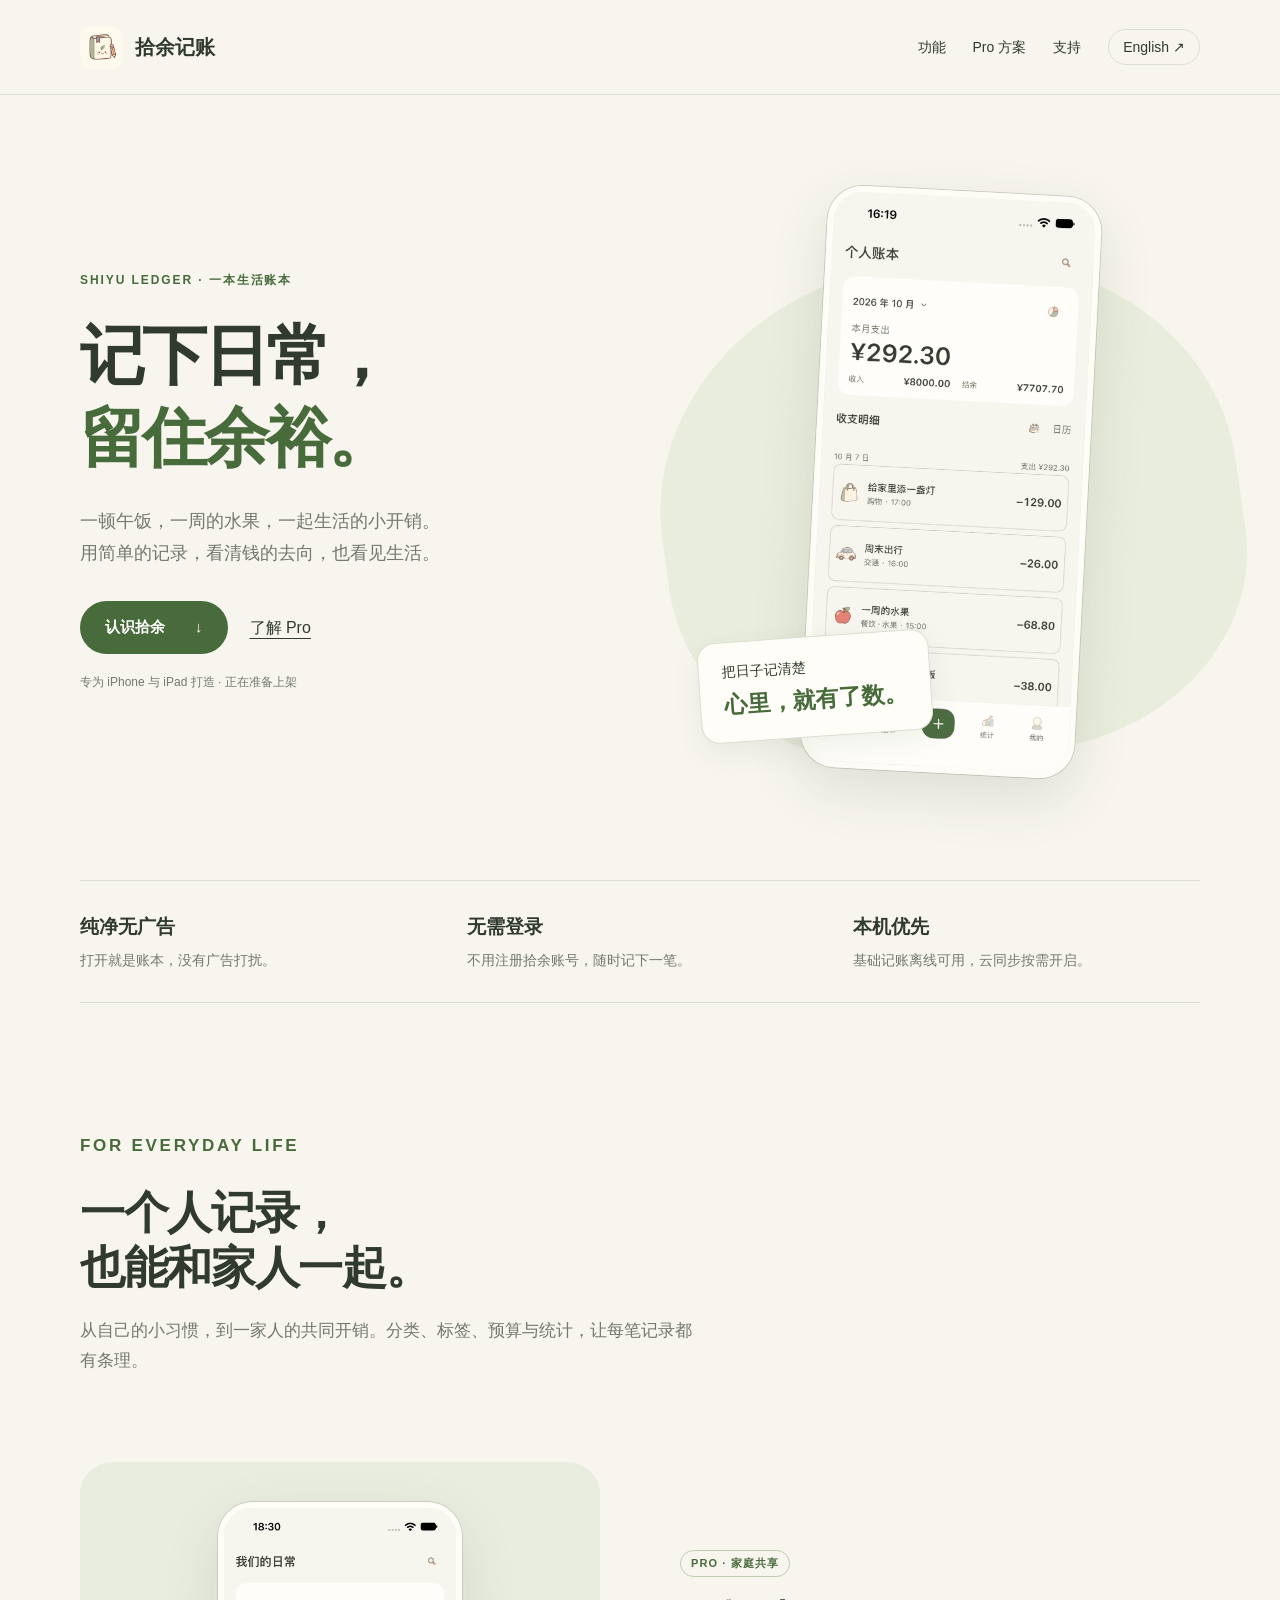
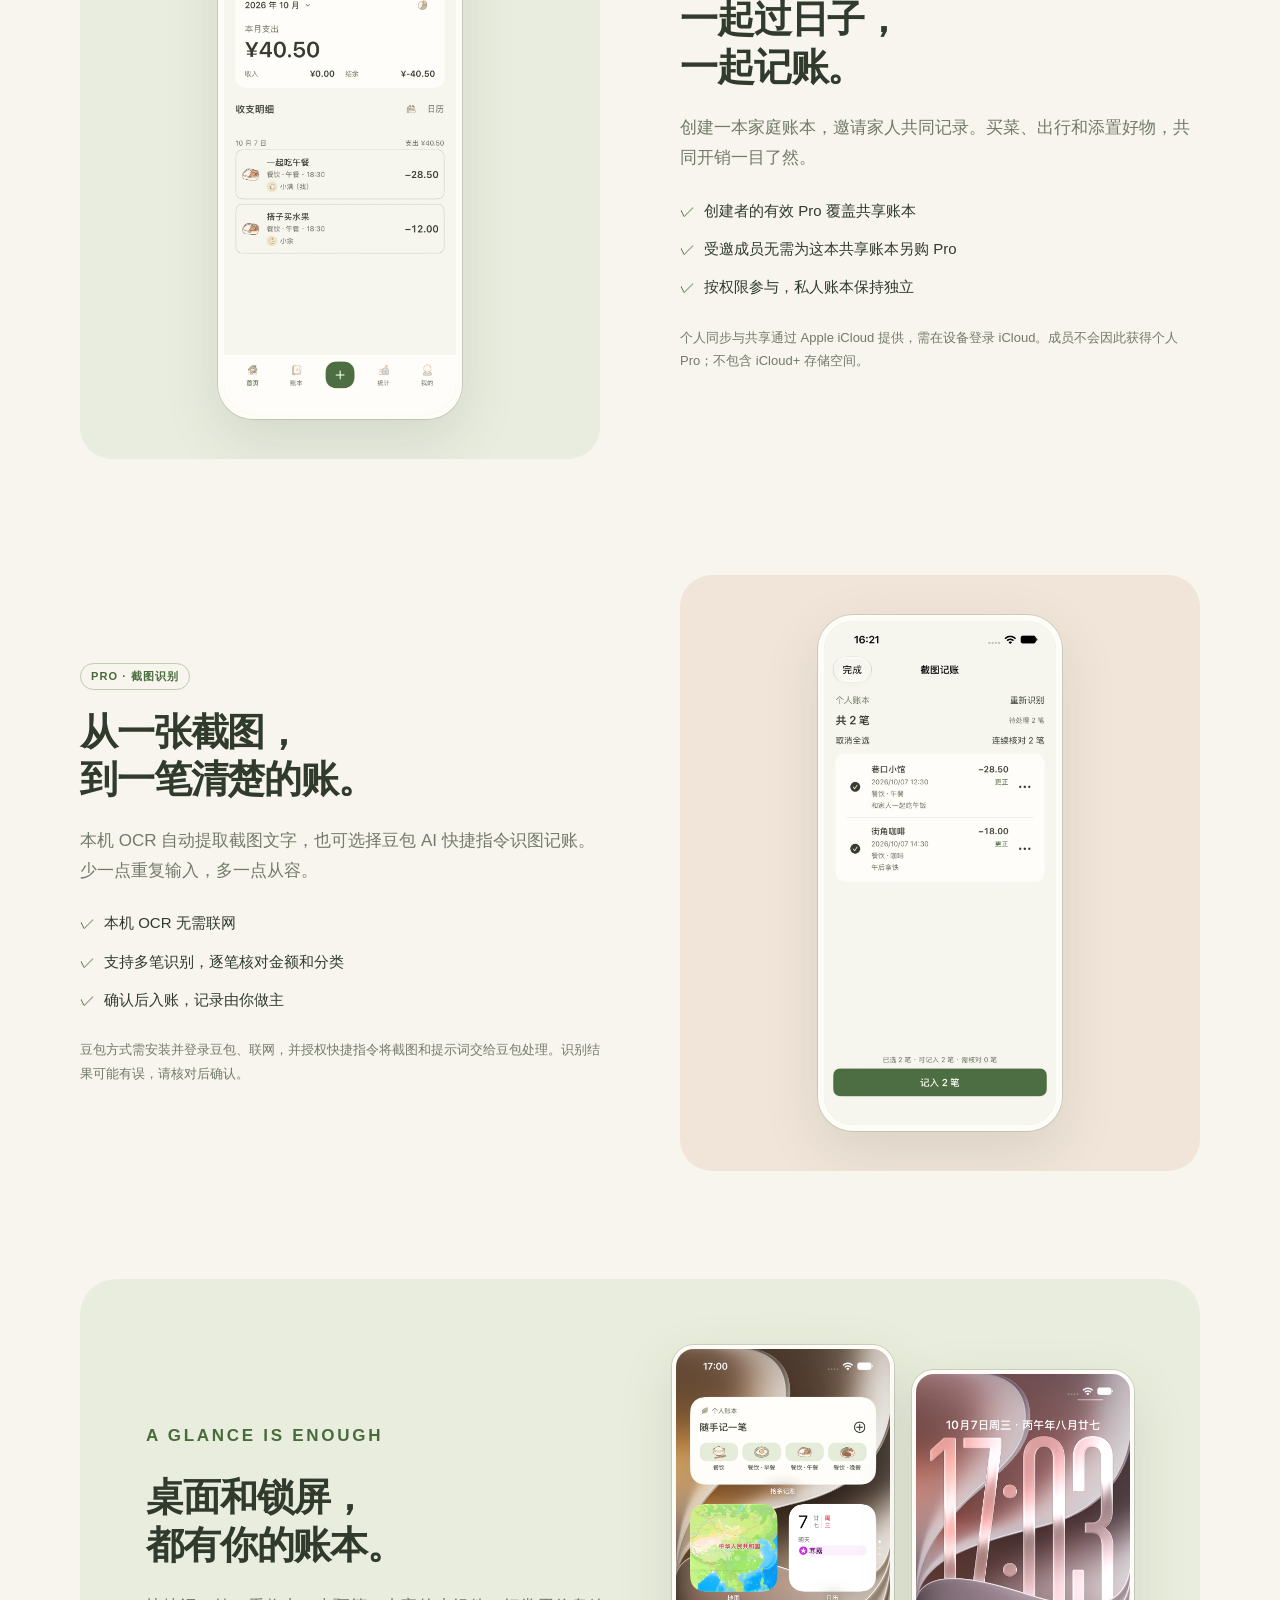
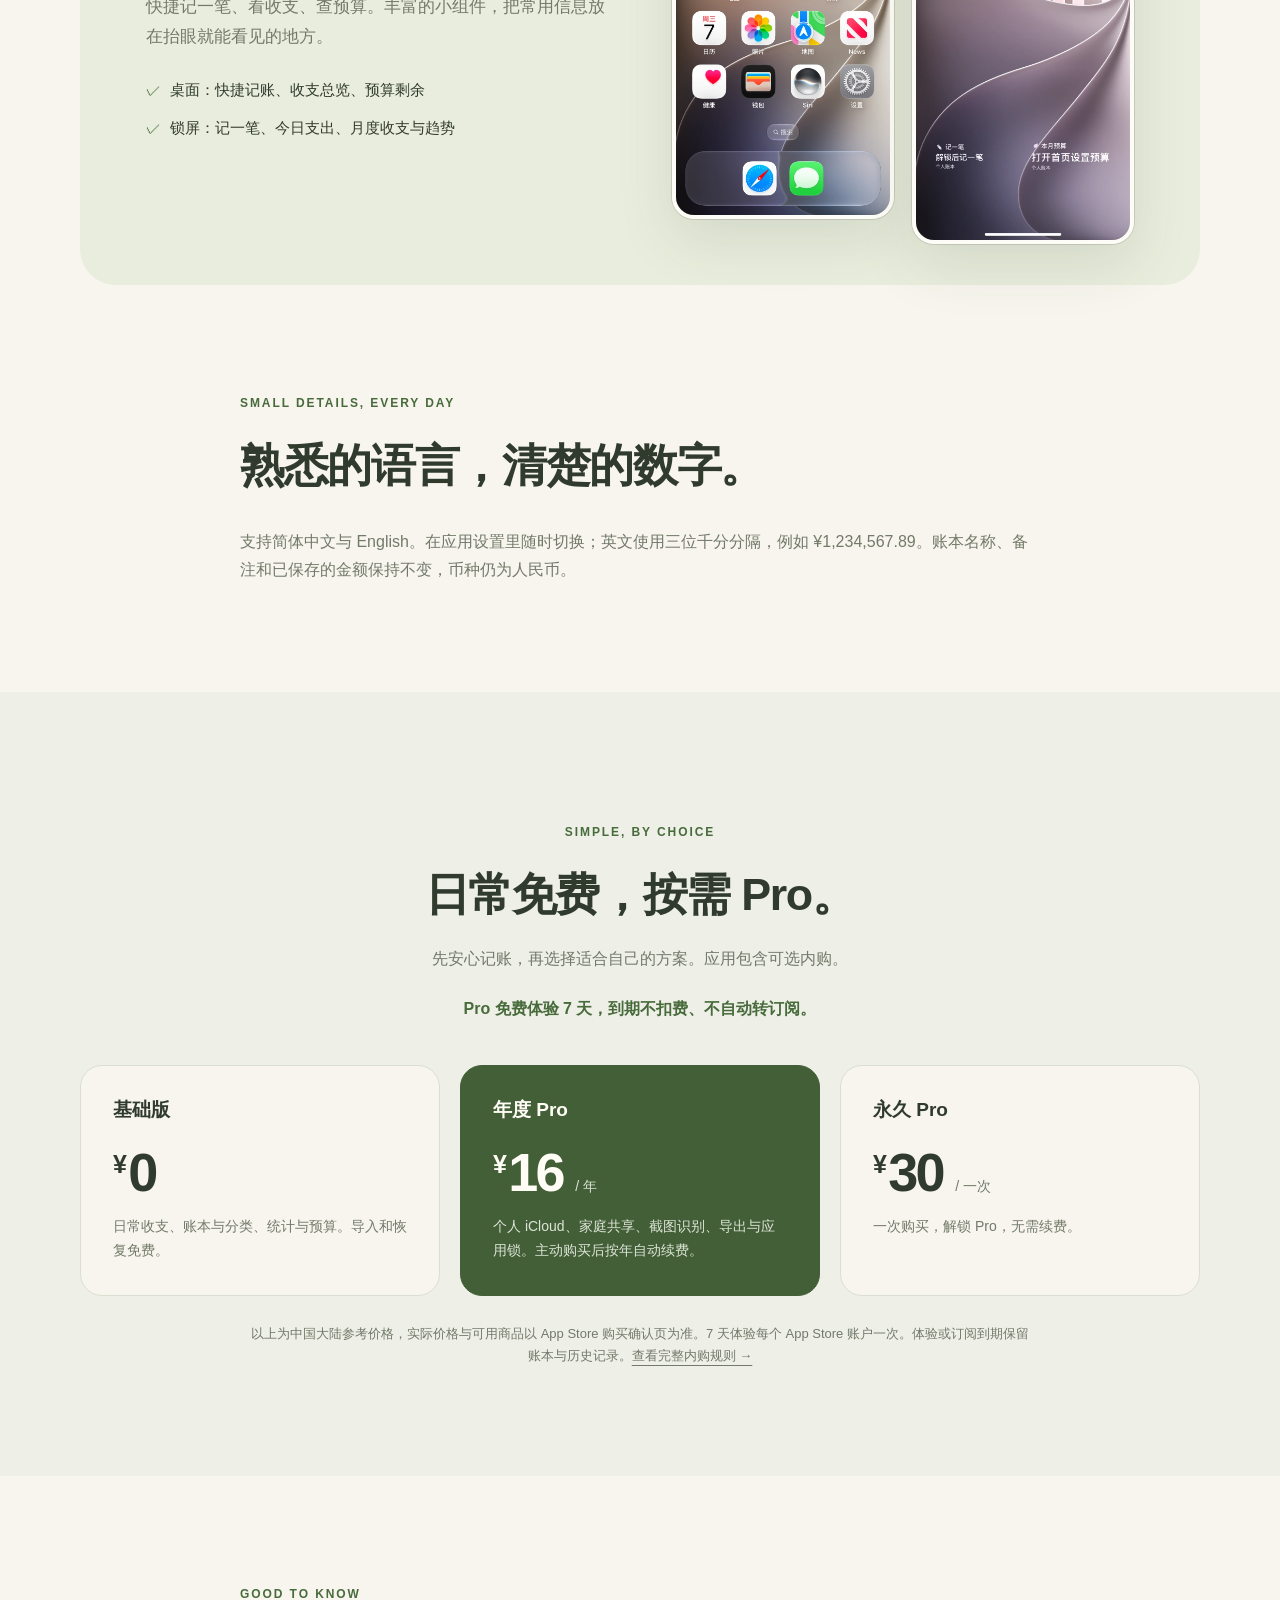
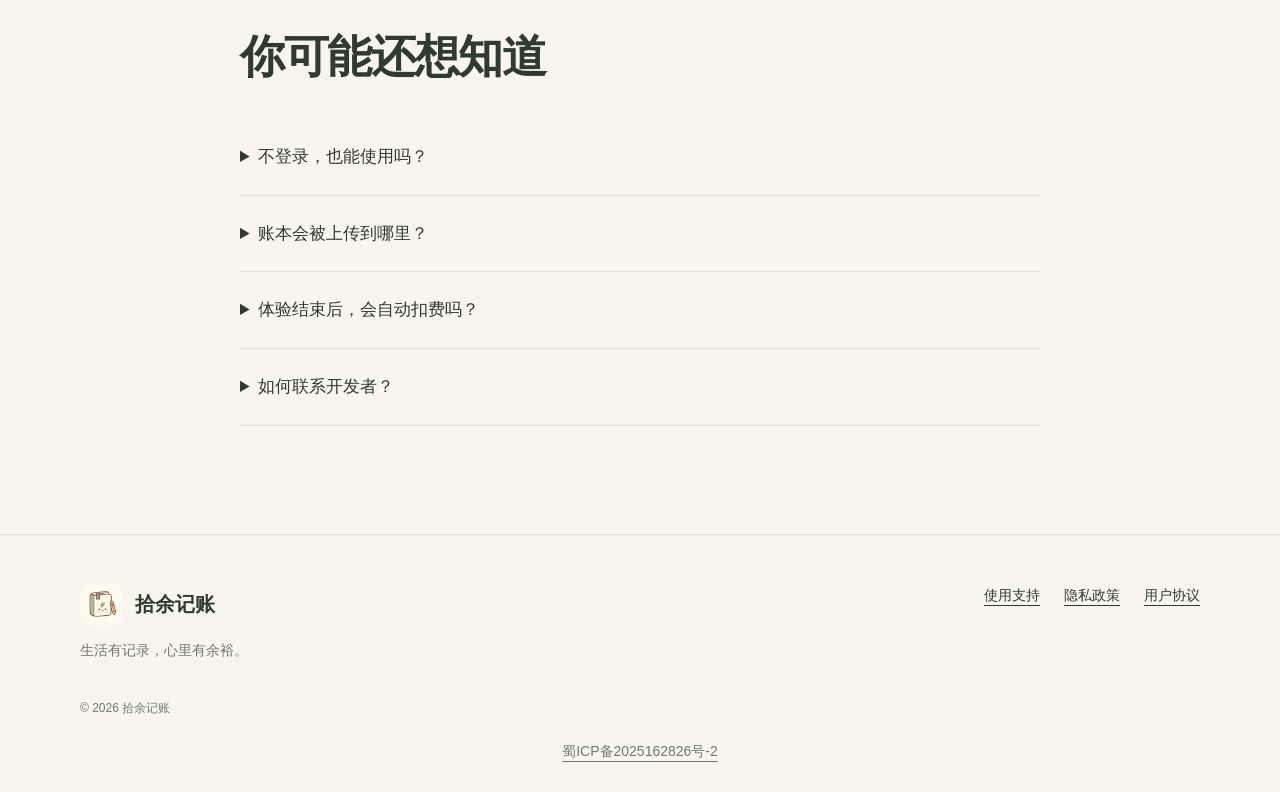
==== commit e71a3719: "chore(web): 更新官网内容" ====
--- a/index.html
+++ b/index.html
@@ -12,4 +12,4 @@
 <section class="section"><div class="faq"><p class="eyebrow">SMALL DETAILS, EVERY DAY</p><h2>熟悉的语言，清楚的数字。</h2><p>支持简体中文与 English。在应用设置里随时切换；英文使用三位千分分隔，例如 ¥1,234,567.89。账本名称、备注和已保存的金额保持不变，币种仍为人民币。</p></div></section></div>
 <section class="section pricing" id="pricing"><div class="wrap"><div class="pricing-head"><p class="eyebrow">SIMPLE, BY CHOICE</p><h2>日常免费，按需 Pro。</h2><p>先安心记账，再选择适合自己的方案。应用包含可选内购。</p><p class="trial">Pro 免费体验 7 天，到期不扣费、不自动转订阅。</p></div><div class="prices"><article class="price-card"><h3>基础版</h3><div class="amount"><span class="currency">¥</span>0</div><p>日常收支、账本与分类、统计与预算。导入和恢复免费。</p></article><article class="price-card pro"><h3>年度 Pro</h3><div class="amount"><span class="currency">¥</span>16 <span class="period">/ 年</span></div><p>个人 iCloud、家庭共享、截图识别、导出与应用锁。主动购买后按年自动续费。</p></article><article class="price-card"><h3>永久 Pro</h3><div class="amount"><span class="currency">¥</span>30 <span class="period">/ 一次</span></div><p>一次购买，解锁 Pro，无需续费。</p></article></div><p class="pricing-note">以上为中国大陆参考价格，实际价格与可用商品以 App Store 购买确认页为准。7 天体验每个 App Store 账户一次。体验或订阅到期保留账本与历史记录。<a href="terms.html">查看完整内购规则 →</a></p></div></section>
 <section class="section wrap"><div class="faq"><p class="eyebrow">GOOD TO KNOW</p><h2>你可能还想知道</h2><details><summary>不登录，也能使用吗？</summary><p>可以。基础记账无需注册或登录拾余账号，离线也能使用。你主动开启个人同步或家庭共享时，设备需要登录 iCloud。</p></details><details><summary>账本会被上传到哪里？</summary><p>基础数据保存在本机。主动开启的同步和共享使用 Apple CloudKit；豆包识图会在你授权运行快捷指令后将相关内容交给豆包。详见<a href="privacy.html">隐私政策</a>。</p></details><details><summary>体验结束后，会自动扣费吗？</summary><p>不会。独立的 7 天免费体验到期不扣费、不自动转为订阅。只有你自行购买年度方案后，才会按年自动续费；永久方案为一次购买。</p></details><details><summary>如何联系开发者？</summary><p>欢迎通过 <a href="mailto:906626481@qq.com">906626481@qq.com</a> 反馈问题。请说明应用版本、iOS 版本和操作步骤，避免发送密码、验证码或不必要的个人资料。</p></details></div></section></main>
-<footer class="footer"><div class="wrap"><div class="footer-top"><div class="footer-copy"><a class="brand" href="index.html"><img src="assets/icon.png" width="43" height="43" alt="">拾余记账</a><p>生活有记录，心里有余裕。</p></div><nav class="footer-links" aria-label="帮助与条款"><a href="support.html">使用支持</a><a href="privacy.html">隐私政策</a><a href="terms.html">用户协议</a></nav></div><div class="footer-bottom"><span>© 2026 拾余记账</span><span>备案资料准备中</span></div></div></footer></body></html>
+<footer class="footer"><div class="wrap"><div class="footer-top"><div class="footer-copy"><a class="brand" href="index.html"><img src="assets/icon.png" width="43" height="43" alt="">拾余记账</a><p>生活有记录，心里有余裕。</p></div><nav class="footer-links" aria-label="帮助与条款"><a href="support.html">使用支持</a><a href="privacy.html">隐私政策</a><a href="terms.html">用户协议</a></nav></div><div class="footer-bottom"><span>© 2026 拾余记账</span></div><p class="footer-filing"><a href="https://beian.miit.gov.cn/" target="_blank" rel="noopener noreferrer">蜀ICP备2025162826号-2</a></p></div></footer></body></html>
--- a/site.css
+++ b/site.css
@@ -3,3 +3,5 @@
 @media(max-width:850px){.wrap{width:calc(100% - 40px)}.nav{min-height:80px;gap:16px}.nav-links{gap:18px}.nav-links .optional{display:none}.hero{gap:35px;min-height:700px}.hero .phone{width:238px}.floating-note{left:-8px;bottom:28px;padding:13px 17px}.pillars{gap:24px}.feature{gap:40px}.feature-copy h2,.widgets h2{font-size:32px}.widgets{padding:40px;gap:30px}.price-card{padding:25px}.amount{font-size:45px}}
 @media(max-width:620px){.brand{font-size:17px;gap:9px}.brand img{width:36px;height:36px}.nav-links{gap:12px;font-size:12px}.nav-links .mobile-hide{display:none}.language{padding:4px 11px}.hero{grid-template-columns:1fr;gap:50px;padding:58px 0 62px;min-height:0}.hero-copy{max-width:500px}.hero h1{font-size:47px}.lead{font-size:16px;margin-top:23px}.hero-visual{padding:0 20px 18px;max-width:340px;justify-self:center;width:100%}.hero-visual:before{inset:12% 0 0;transform:none}.hero .phone{width:245px}.floating-note{left:-3px;bottom:47px;font-size:12px}.floating-note strong{font-size:20px}.pillars{grid-template-columns:1fr;padding:26px 0;gap:21px}.pillars strong{font-size:17px}.section{padding:65px 0}.section-intro{margin-bottom:32px}.feature{grid-template-columns:1fr;gap:28px;padding:20px 0 60px}.feature-copy{order:-1}.feature-copy h2,.widgets h2{font-size:32px}.feature-visual{padding:30px}.feature .phone{width:237px}.widgets{grid-template-columns:1fr;padding:32px 26px 56px;gap:32px;border-radius:26px}.widget-pair{max-width:340px;margin:auto}.prices{grid-template-columns:1fr;gap:14px}.price-card{padding:27px}.amount{margin:14px 0 8px}.footer-top,.footer-bottom{flex-direction:column;gap:22px}.footer-links{gap:20px}.footer-bottom{margin-top:28px;gap:9px}.pricing-head{text-align:left}.pricing-note{text-align:left}.actions{gap:18px}.widget-pair .phone{border-radius:18px}}
 @media(prefers-reduced-motion:reduce){html{scroll-behavior:auto}}
+
+.footer-filing{text-align:center;margin-top:20px;font-size:14px}
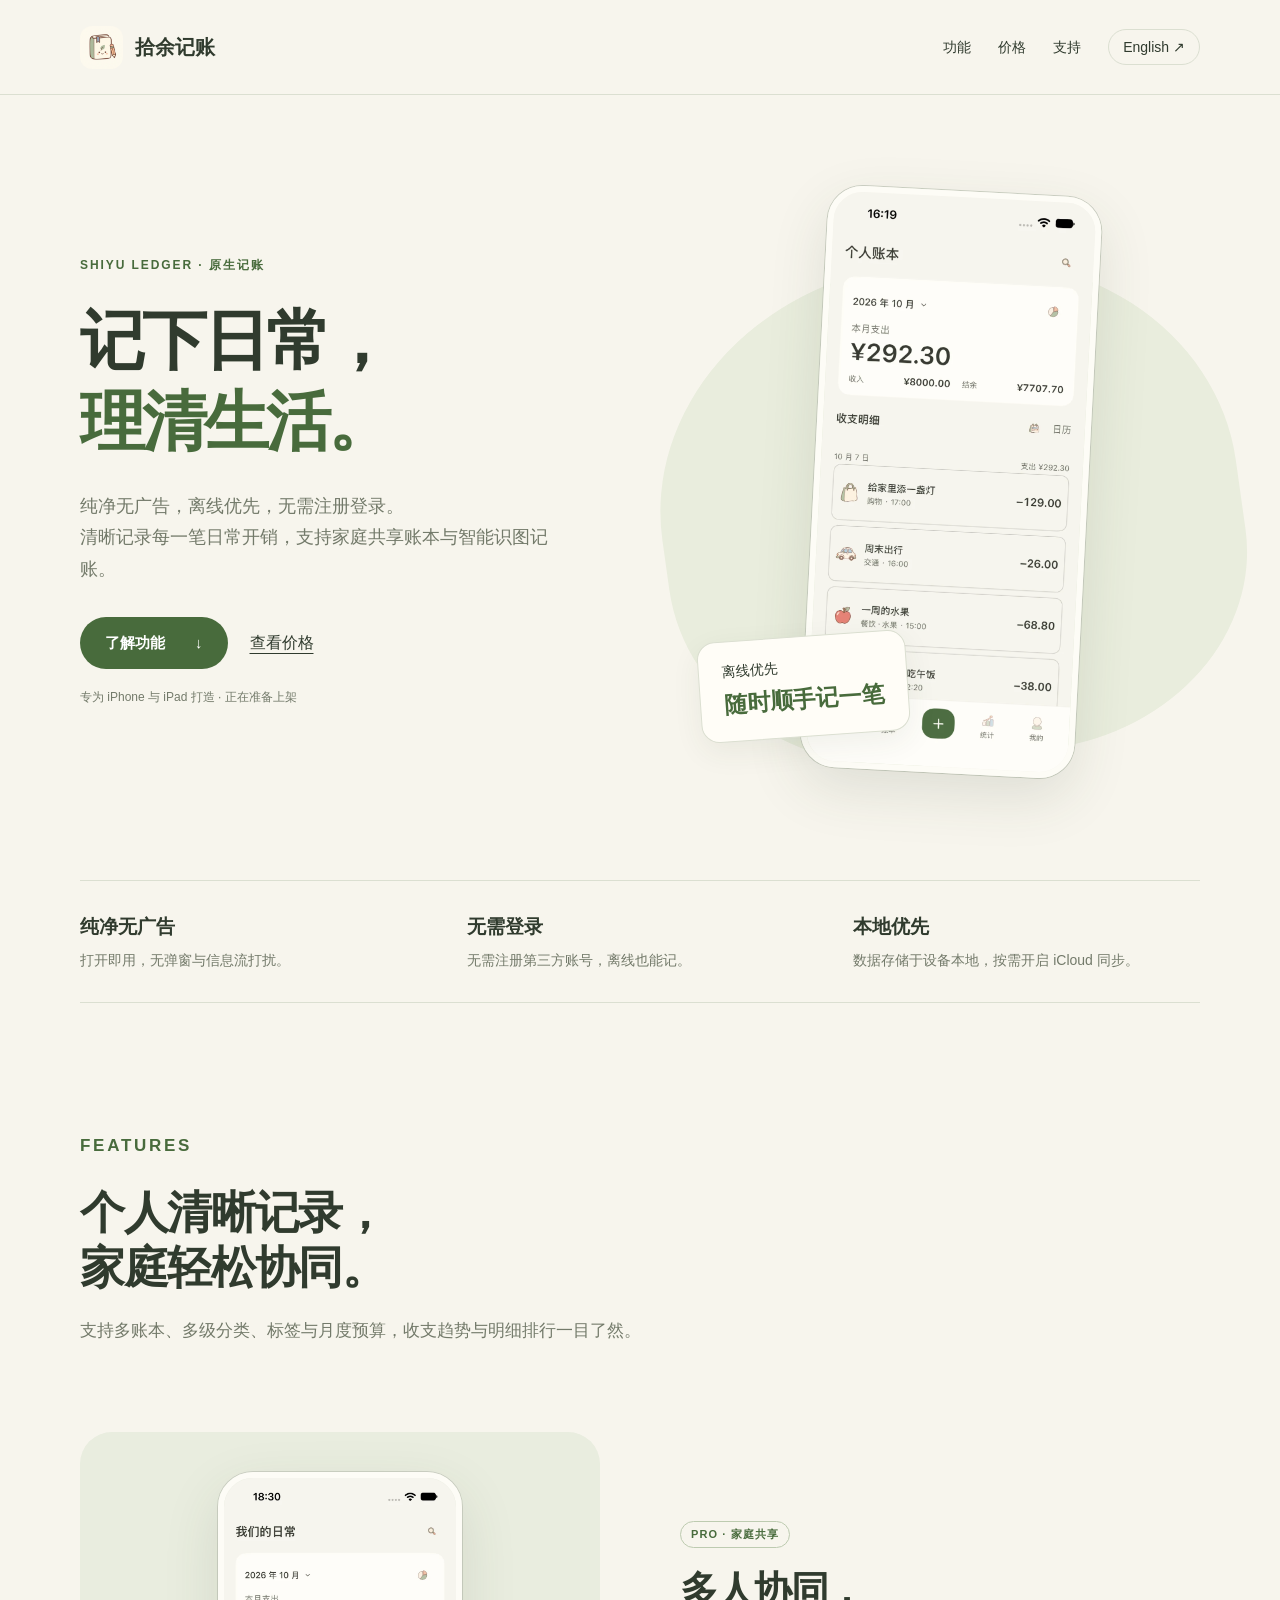
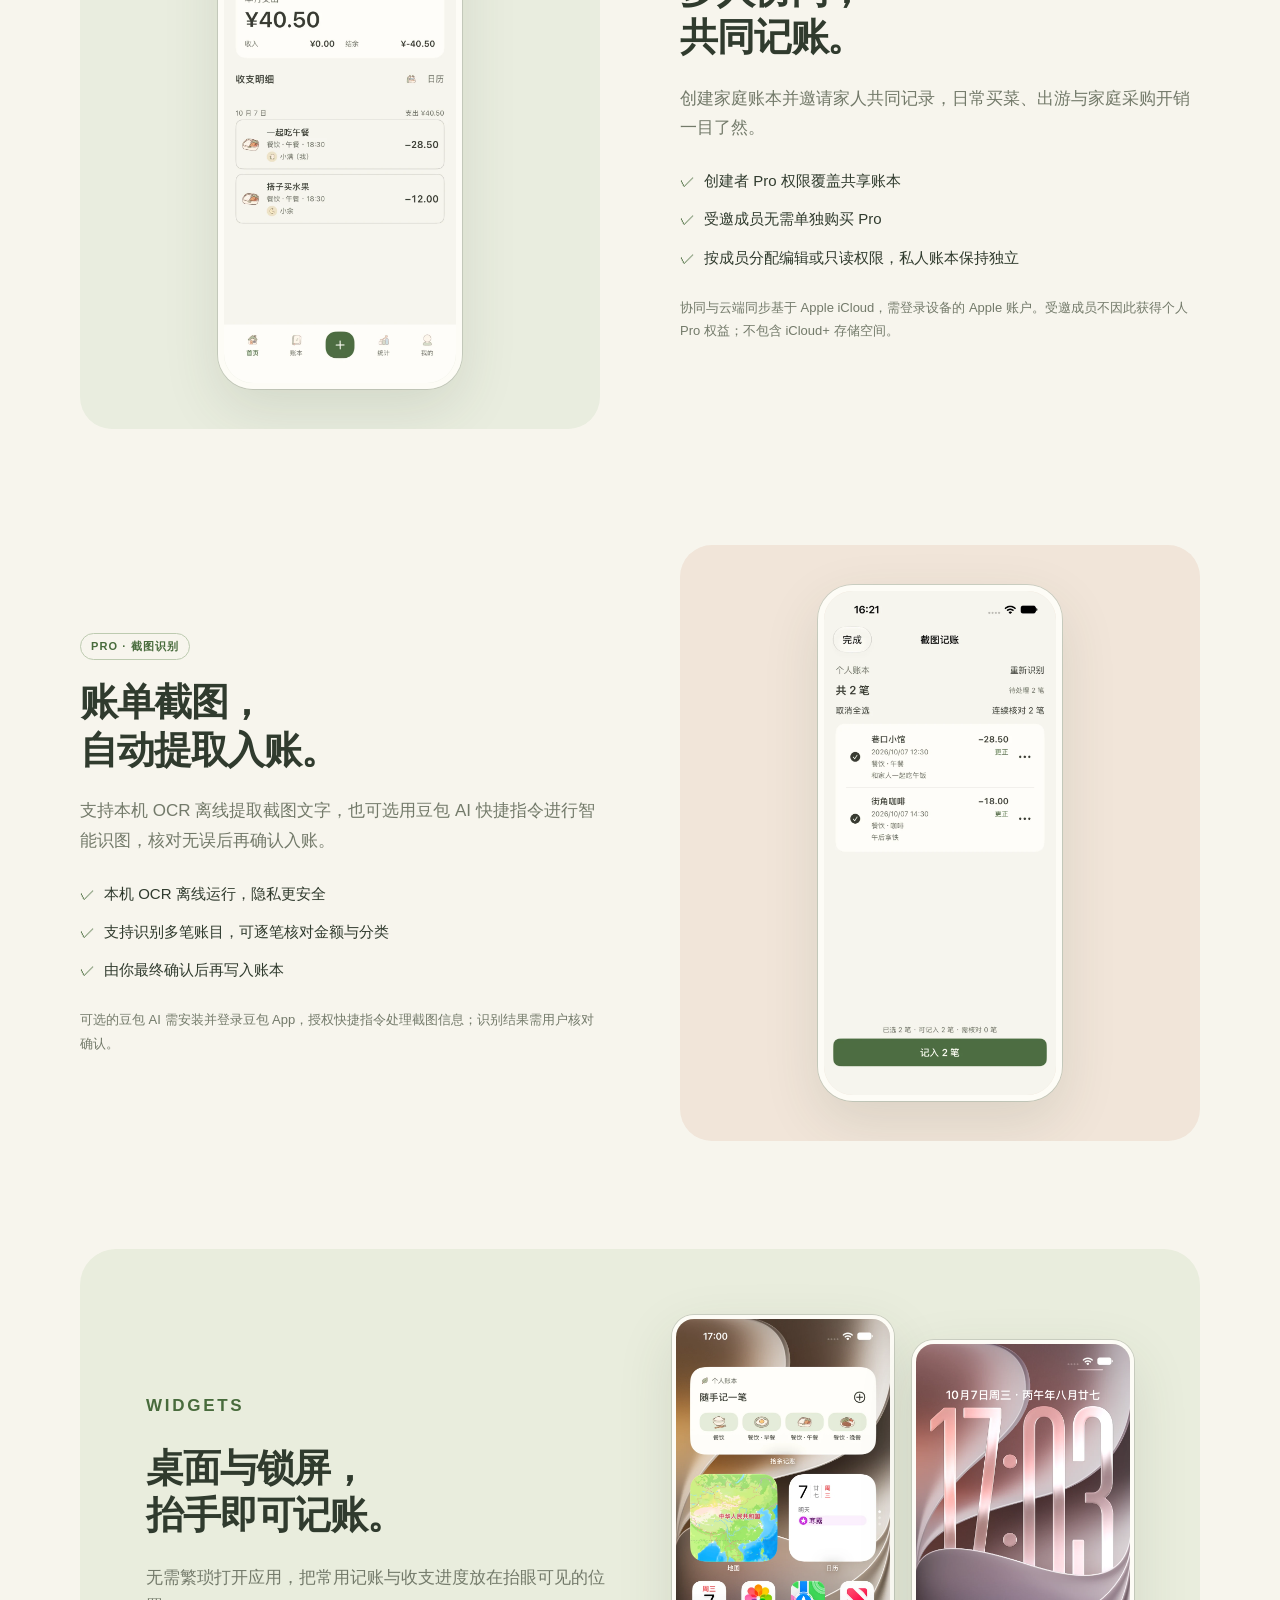
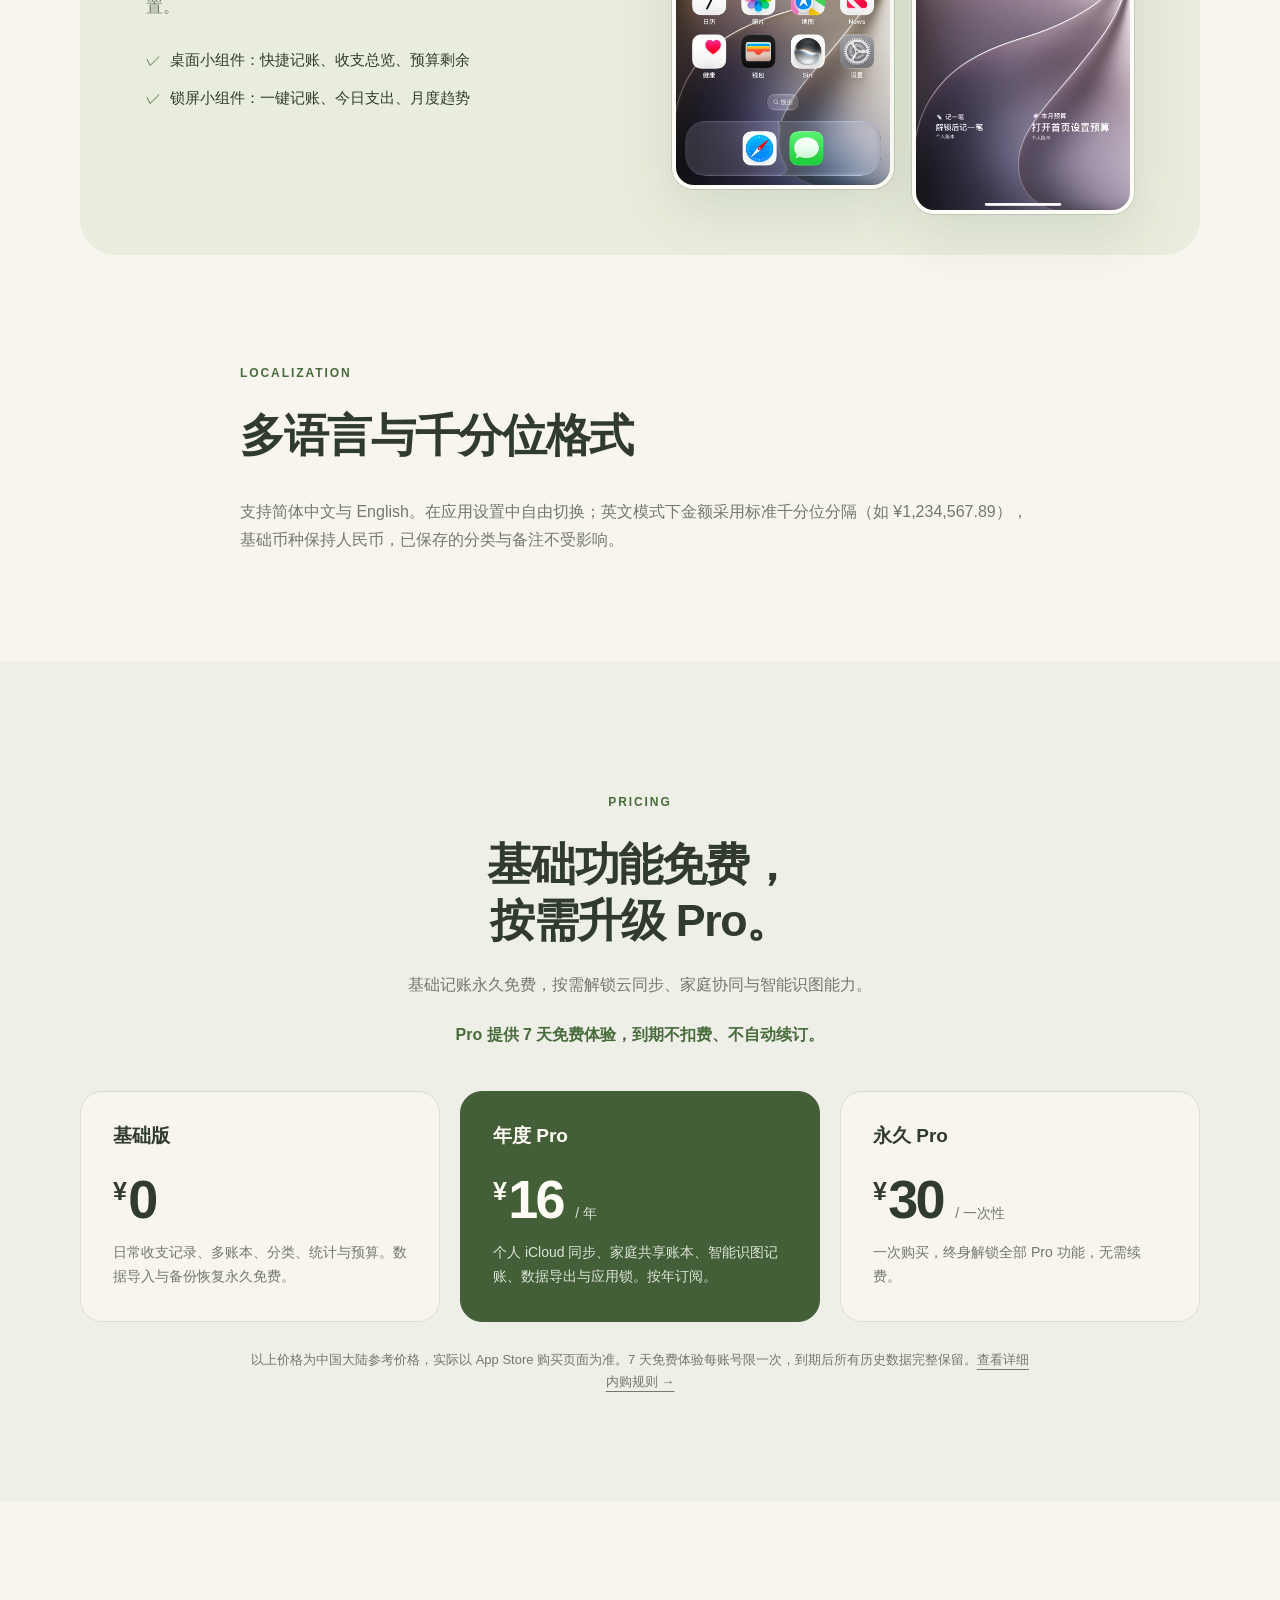
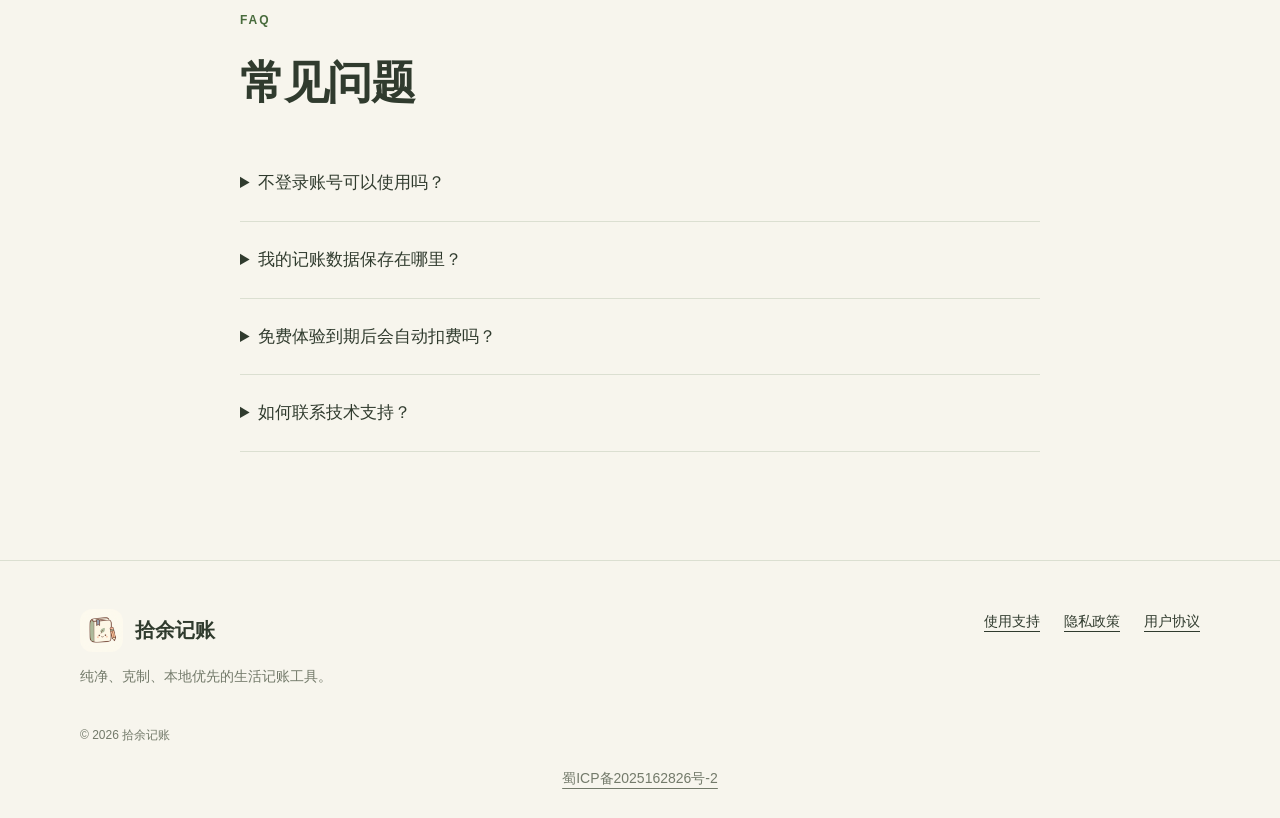
==== commit b67b2656: "chore(web): 更新官网内容" ====
--- a/index.html
+++ b/index.html
@@ -1,15 +1,15 @@
 <!doctype html>
 <html lang="zh-CN">
-<head><meta charset="utf-8"><meta name="viewport" content="width=device-width,initial-scale=1"><meta name="description" content="拾余记账，一本安静的生活账本。纯净无广告，无需登录，本机优先。支持家庭共享账本、截图与豆包识图记账，以及桌面和锁屏小组件。"><meta name="theme-color" content="#f7f5ed"><title>拾余记账 · 记下日常，留住余裕</title><link rel="icon" href="assets/icon.png"><link rel="stylesheet" href="site.css"></head>
+<head><meta charset="utf-8"><meta name="viewport" content="width=device-width,initial-scale=1"><meta name="description" content="拾余记账，纯净无广告的原生 iOS 记账应用。离线优先，无需登录。支持家庭共享账本、截图识别记账及桌面与锁屏小组件。"><meta name="theme-color" content="#f7f5ed"><title>拾余记账 · 原生生活记账</title><link rel="icon" href="assets/icon.png"><link rel="stylesheet" href="site.css"></head>
 <body><a class="skip" href="#main">跳转到内容</a>
-<header class="site-header"><nav class="wrap nav" aria-label="主导航"><a class="brand" href="index.html"><img src="assets/icon.png" width="43" height="43" alt="">拾余记账</a><div class="nav-links"><a class="optional" href="#features">功能</a><a class="mobile-hide" href="#pricing">Pro 方案</a><a class="mobile-hide" href="support.html">支持</a><a class="language" href="index-en.html" lang="en" aria-label="Switch to English">English ↗</a></div></nav></header>
-<main id="main"><div class="wrap"><section class="hero"><div class="hero-copy"><p class="eyebrow">SHIYU LEDGER · 一本生活账本</p><h1>记下日常，<br><span>留住余裕。</span></h1><p class="lead">一顿午饭，一周的水果，一起生活的小开销。<br>用简单的记录，看清钱的去向，也看见生活。</p><div class="actions"><a class="button" href="#features">认识拾余 <span aria-hidden="true">↓</span></a><a href="#pricing">了解 Pro</a></div><p class="availability">专为 iPhone 与 iPad 打造 · 正在准备上架</p></div><div class="hero-visual"><div class="phone"><img src="assets/home-zh.webp" width="828" height="1801" alt="拾余记账的个人账本与日常收支明细" fetchpriority="high"></div><div class="floating-note">把日子记清楚<strong>心里，就有了数。</strong></div></div></section>
-<div class="pillars"><div><strong>纯净无广告</strong><p>打开就是账本，没有广告打扰。</p></div><div><strong>无需登录</strong><p>不用注册拾余账号，随时记下一笔。</p></div><div><strong>本机优先</strong><p>基础记账离线可用，云同步按需开启。</p></div></div>
-<section class="section" id="features"><div class="section-intro"><p class="eyebrow">FOR EVERYDAY LIFE</p><h2>一个人记录，<br>也能和家人一起。</h2><p>从自己的小习惯，到一家人的共同开销。分类、标签、预算与统计，让每笔记录都有条理。</p></div>
-<div class="feature"><div class="feature-visual"><div class="phone"><img src="assets/family-zh.webp" width="828" height="1801" loading="lazy" alt="家庭共享账本的成员和权限页面"></div></div><div class="feature-copy"><span class="tag">PRO · 家庭共享</span><h2>一起过日子，<br>一起记账。</h2><p>创建一本家庭账本，邀请家人共同记录。买菜、出行和添置好物，共同开销一目了然。</p><ul class="feature-list"><li>创建者的有效 Pro 覆盖共享账本</li><li>受邀成员无需为这本共享账本另购 Pro</li><li>按权限参与，私人账本保持独立</li></ul><small>个人同步与共享通过 Apple iCloud 提供，需在设备登录 iCloud。成员不会因此获得个人 Pro；不包含 iCloud+ 存储空间。</small></div></div>
-<div class="feature"><div class="feature-copy"><span class="tag">PRO · 截图识别</span><h2>从一张截图，<br>到一笔清楚的账。</h2><p>本机 OCR 自动提取截图文字，也可选择豆包 AI 快捷指令识图记账。少一点重复输入，多一点从容。</p><ul class="feature-list"><li>本机 OCR 无需联网</li><li>支持多笔识别，逐笔核对金额和分类</li><li>确认后入账，记录由你做主</li></ul><small>豆包方式需安装并登录豆包、联网，并授权快捷指令将截图和提示词交给豆包处理。识别结果可能有误，请核对后确认。</small></div><div class="feature-visual peach"><div class="phone"><img src="assets/recognition.webp" width="828" height="1801" loading="lazy" alt="截图识别后的多笔账目核对页面"></div></div></div></section>
-<section class="widgets" aria-labelledby="widgets-title"><div><p class="eyebrow">A GLANCE IS ENOUGH</p><h2 id="widgets-title">桌面和锁屏，<br>都有你的账本。</h2><p>快捷记一笔、看收支、查预算。丰富的小组件，把常用信息放在抬眼就能看见的地方。</p><ul class="feature-list"><li>桌面：快捷记账、收支总览、预算剩余</li><li>锁屏：记一笔、今日支出、月度收支与趋势</li></ul></div><div class="widget-pair"><div class="phone"><img src="assets/widget-home.webp" loading="lazy" width="828" height="1801" alt="iPhone 桌面的拾余收支小组件"></div><div class="phone"><img src="assets/widget-lock.webp" loading="lazy" width="828" height="1801" alt="iPhone 锁屏中的拾余小组件"></div></div></section>
-<section class="section"><div class="faq"><p class="eyebrow">SMALL DETAILS, EVERY DAY</p><h2>熟悉的语言，清楚的数字。</h2><p>支持简体中文与 English。在应用设置里随时切换；英文使用三位千分分隔，例如 ¥1,234,567.89。账本名称、备注和已保存的金额保持不变，币种仍为人民币。</p></div></section></div>
-<section class="section pricing" id="pricing"><div class="wrap"><div class="pricing-head"><p class="eyebrow">SIMPLE, BY CHOICE</p><h2>日常免费，按需 Pro。</h2><p>先安心记账，再选择适合自己的方案。应用包含可选内购。</p><p class="trial">Pro 免费体验 7 天，到期不扣费、不自动转订阅。</p></div><div class="prices"><article class="price-card"><h3>基础版</h3><div class="amount"><span class="currency">¥</span>0</div><p>日常收支、账本与分类、统计与预算。导入和恢复免费。</p></article><article class="price-card pro"><h3>年度 Pro</h3><div class="amount"><span class="currency">¥</span>16 <span class="period">/ 年</span></div><p>个人 iCloud、家庭共享、截图识别、导出与应用锁。主动购买后按年自动续费。</p></article><article class="price-card"><h3>永久 Pro</h3><div class="amount"><span class="currency">¥</span>30 <span class="period">/ 一次</span></div><p>一次购买，解锁 Pro，无需续费。</p></article></div><p class="pricing-note">以上为中国大陆参考价格，实际价格与可用商品以 App Store 购买确认页为准。7 天体验每个 App Store 账户一次。体验或订阅到期保留账本与历史记录。<a href="terms.html">查看完整内购规则 →</a></p></div></section>
-<section class="section wrap"><div class="faq"><p class="eyebrow">GOOD TO KNOW</p><h2>你可能还想知道</h2><details><summary>不登录，也能使用吗？</summary><p>可以。基础记账无需注册或登录拾余账号，离线也能使用。你主动开启个人同步或家庭共享时，设备需要登录 iCloud。</p></details><details><summary>账本会被上传到哪里？</summary><p>基础数据保存在本机。主动开启的同步和共享使用 Apple CloudKit；豆包识图会在你授权运行快捷指令后将相关内容交给豆包。详见<a href="privacy.html">隐私政策</a>。</p></details><details><summary>体验结束后，会自动扣费吗？</summary><p>不会。独立的 7 天免费体验到期不扣费、不自动转为订阅。只有你自行购买年度方案后，才会按年自动续费；永久方案为一次购买。</p></details><details><summary>如何联系开发者？</summary><p>欢迎通过 <a href="mailto:906626481@qq.com">906626481@qq.com</a> 反馈问题。请说明应用版本、iOS 版本和操作步骤，避免发送密码、验证码或不必要的个人资料。</p></details></div></section></main>
-<footer class="footer"><div class="wrap"><div class="footer-top"><div class="footer-copy"><a class="brand" href="index.html"><img src="assets/icon.png" width="43" height="43" alt="">拾余记账</a><p>生活有记录，心里有余裕。</p></div><nav class="footer-links" aria-label="帮助与条款"><a href="support.html">使用支持</a><a href="privacy.html">隐私政策</a><a href="terms.html">用户协议</a></nav></div><div class="footer-bottom"><span>© 2026 拾余记账</span></div><p class="footer-filing"><a href="https://beian.miit.gov.cn/" target="_blank" rel="noopener noreferrer">蜀ICP备2025162826号-2</a></p></div></footer></body></html>
+<header class="site-header"><nav class="wrap nav" aria-label="主导航"><a class="brand" href="index.html"><img src="assets/icon.png" width="43" height="43" alt="">拾余记账</a><div class="nav-links"><a class="optional" href="#features">功能</a><a class="mobile-hide" href="#pricing">价格</a><a class="mobile-hide" href="support.html">支持</a><a class="language" href="index-en.html" lang="en" aria-label="Switch to English">English ↗</a></div></nav></header>
+<main id="main"><div class="wrap"><section class="hero"><div class="hero-copy"><p class="eyebrow">SHIYU LEDGER · 原生记账</p><h1>记下日常，<br><span>理清生活。</span></h1><p class="lead">纯净无广告，离线优先，无需注册登录。<br>清晰记录每一笔日常开销，支持家庭共享账本与智能识图记账。</p><div class="actions"><a class="button" href="#features">了解功能 <span aria-hidden="true">↓</span></a><a href="#pricing">查看价格</a></div><p class="availability">专为 iPhone 与 iPad 打造 · 正在准备上架</p></div><div class="hero-visual"><div class="phone"><img src="assets/home-zh.webp" width="828" height="1801" alt="拾余记账日常收支明细" fetchpriority="high"></div><div class="floating-note">离线优先<strong>随时顺手记一笔</strong></div></div></section>
+<div class="pillars"><div><strong>纯净无广告</strong><p>打开即用，无弹窗与信息流打扰。</p></div><div><strong>无需登录</strong><p>无需注册第三方账号，离线也能记。</p></div><div><strong>本地优先</strong><p>数据存储于设备本地，按需开启 iCloud 同步。</p></div></div>
+<section class="section" id="features"><div class="section-intro"><p class="eyebrow">FEATURES</p><h2>个人清晰记录，<br>家庭轻松协同。</h2><p>支持多账本、多级分类、标签与月度预算，收支趋势与明细排行一目了然。</p></div>
+<div class="feature"><div class="feature-visual"><div class="phone"><img src="assets/family-zh.webp" width="828" height="1801" loading="lazy" alt="家庭共享账本成员与权限管理"></div></div><div class="feature-copy"><span class="tag">PRO · 家庭共享</span><h2>多人协同，<br>共同记账。</h2><p>创建家庭账本并邀请家人共同记录，日常买菜、出游与家庭采购开销一目了然。</p><ul class="feature-list"><li>创建者 Pro 权限覆盖共享账本</li><li>受邀成员无需单独购买 Pro</li><li>按成员分配编辑或只读权限，私人账本保持独立</li></ul><small>协同与云端同步基于 Apple iCloud，需登录设备的 Apple 账户。受邀成员不因此获得个人 Pro 权益；不包含 iCloud+ 存储空间。</small></div></div>
+<div class="feature"><div class="feature-copy"><span class="tag">PRO · 截图识别</span><h2>账单截图，<br>自动提取入账。</h2><p>支持本机 OCR 离线提取截图文字，也可选用豆包 AI 快捷指令进行智能识图，核对无误后再确认入账。</p><ul class="feature-list"><li>本机 OCR 离线运行，隐私更安全</li><li>支持识别多笔账目，可逐笔核对金额与分类</li><li>由你最终确认后再写入账本</li></ul><small>可选的豆包 AI 需安装并登录豆包 App，授权快捷指令处理截图信息；识别结果需用户核对确认。</small></div><div class="feature-visual peach"><div class="phone"><img src="assets/recognition.webp" width="828" height="1801" loading="lazy" alt="截图识别后的多笔账目核对页面"></div></div></div></section>
+<section class="widgets" aria-labelledby="widgets-title"><div><p class="eyebrow">WIDGETS</p><h2 id="widgets-title">桌面与锁屏，<br>抬手即可记账。</h2><p>无需繁琐打开应用，把常用记账与收支进度放在抬眼可见的位置。</p><ul class="feature-list"><li>桌面小组件：快捷记账、收支总览、预算剩余</li><li>锁屏小组件：一键记账、今日支出、月度趋势</li></ul></div><div class="widget-pair"><div class="phone"><img src="assets/widget-home.webp" loading="lazy" width="828" height="1801" alt="iPhone 桌面小组件"></div><div class="phone"><img src="assets/widget-lock.webp" loading="lazy" width="828" height="1801" alt="iPhone 锁屏小组件"></div></div></section>
+<section class="section"><div class="faq"><p class="eyebrow">LOCALIZATION</p><h2>多语言与千分位格式</h2><p>支持简体中文与 English。在应用设置中自由切换；英文模式下金额采用标准千分位分隔（如 ¥1,234,567.89），基础币种保持人民币，已保存的分类与备注不受影响。</p></div></section></div>
+<section class="section pricing" id="pricing"><div class="wrap"><div class="pricing-head"><p class="eyebrow">PRICING</p><h2>基础功能免费，<br>按需升级 Pro。</h2><p>基础记账永久免费，按需解锁云同步、家庭协同与智能识图能力。</p><p class="trial">Pro 提供 7 天免费体验，到期不扣费、不自动续订。</p></div><div class="prices"><article class="price-card"><h3>基础版</h3><div class="amount"><span class="currency">¥</span>0</div><p>日常收支记录、多账本、分类、统计与预算。数据导入与备份恢复永久免费。</p></article><article class="price-card pro"><h3>年度 Pro</h3><div class="amount"><span class="currency">¥</span>16 <span class="period">/ 年</span></div><p>个人 iCloud 同步、家庭共享账本、智能识图记账、数据导出与应用锁。按年订阅。</p></article><article class="price-card"><h3>永久 Pro</h3><div class="amount"><span class="currency">¥</span>30 <span class="period">/ 一次性</span></div><p>一次购买，终身解锁全部 Pro 功能，无需续费。</p></article></div><p class="pricing-note">以上价格为中国大陆参考价格，实际以 App Store 购买页面为准。7 天免费体验每账号限一次，到期后所有历史数据完整保留。<a href="terms.html">查看详细内购规则 →</a></p></div></section>
+<section class="section wrap"><div class="faq"><p class="eyebrow">FAQ</p><h2>常见问题</h2><details><summary>不登录账号可以使用吗？</summary><p>可以。基础记账完全离线运行，无需注册或登录拾余账号。仅在主动开启个人 iCloud 同步或家庭共享时，需要登录设备的 Apple 账户。</p></details><details><summary>我的记账数据保存在哪里？</summary><p>基础记账数据保存在手机本地。开启云端同步后，通过 Apple CloudKit 保存在个人私有 iCloud 中，开发者不自建服务器存储用户账目。详见<a href="privacy.html">隐私政策</a>。</p></details><details><summary>免费体验到期后会自动扣费吗？</summary><p>不会。7 天免费体验为独立权益，到期自动停止，绝不会自动扣费或转为订阅。仅当主动购买年度订阅后才会按年续订。</p></details><details><summary>如何联系技术支持？</summary><p>如有使用疑问或问题反馈，请发送邮件至 <a href="mailto:906626481@qq.com">906626481@qq.com</a>。反馈时请附上应用版本、iOS 系统版本及操作说明。</p></details></div></section></main>
+<footer class="footer"><div class="wrap"><div class="footer-top"><div class="footer-copy"><a class="brand" href="index.html"><img src="assets/icon.png" width="43" height="43" alt="">拾余记账</a><p>纯净、克制、本地优先的生活记账工具。</p></div><nav class="footer-links" aria-label="帮助与条款"><a href="support.html">使用支持</a><a href="privacy.html">隐私政策</a><a href="terms.html">用户协议</a></nav></div><div class="footer-bottom"><span>© 2026 拾余记账</span></div><p class="footer-filing"><a href="https://beian.miit.gov.cn/" target="_blank" rel="noopener noreferrer">蜀ICP备2025162826号-2</a></p></div></footer></body></html>
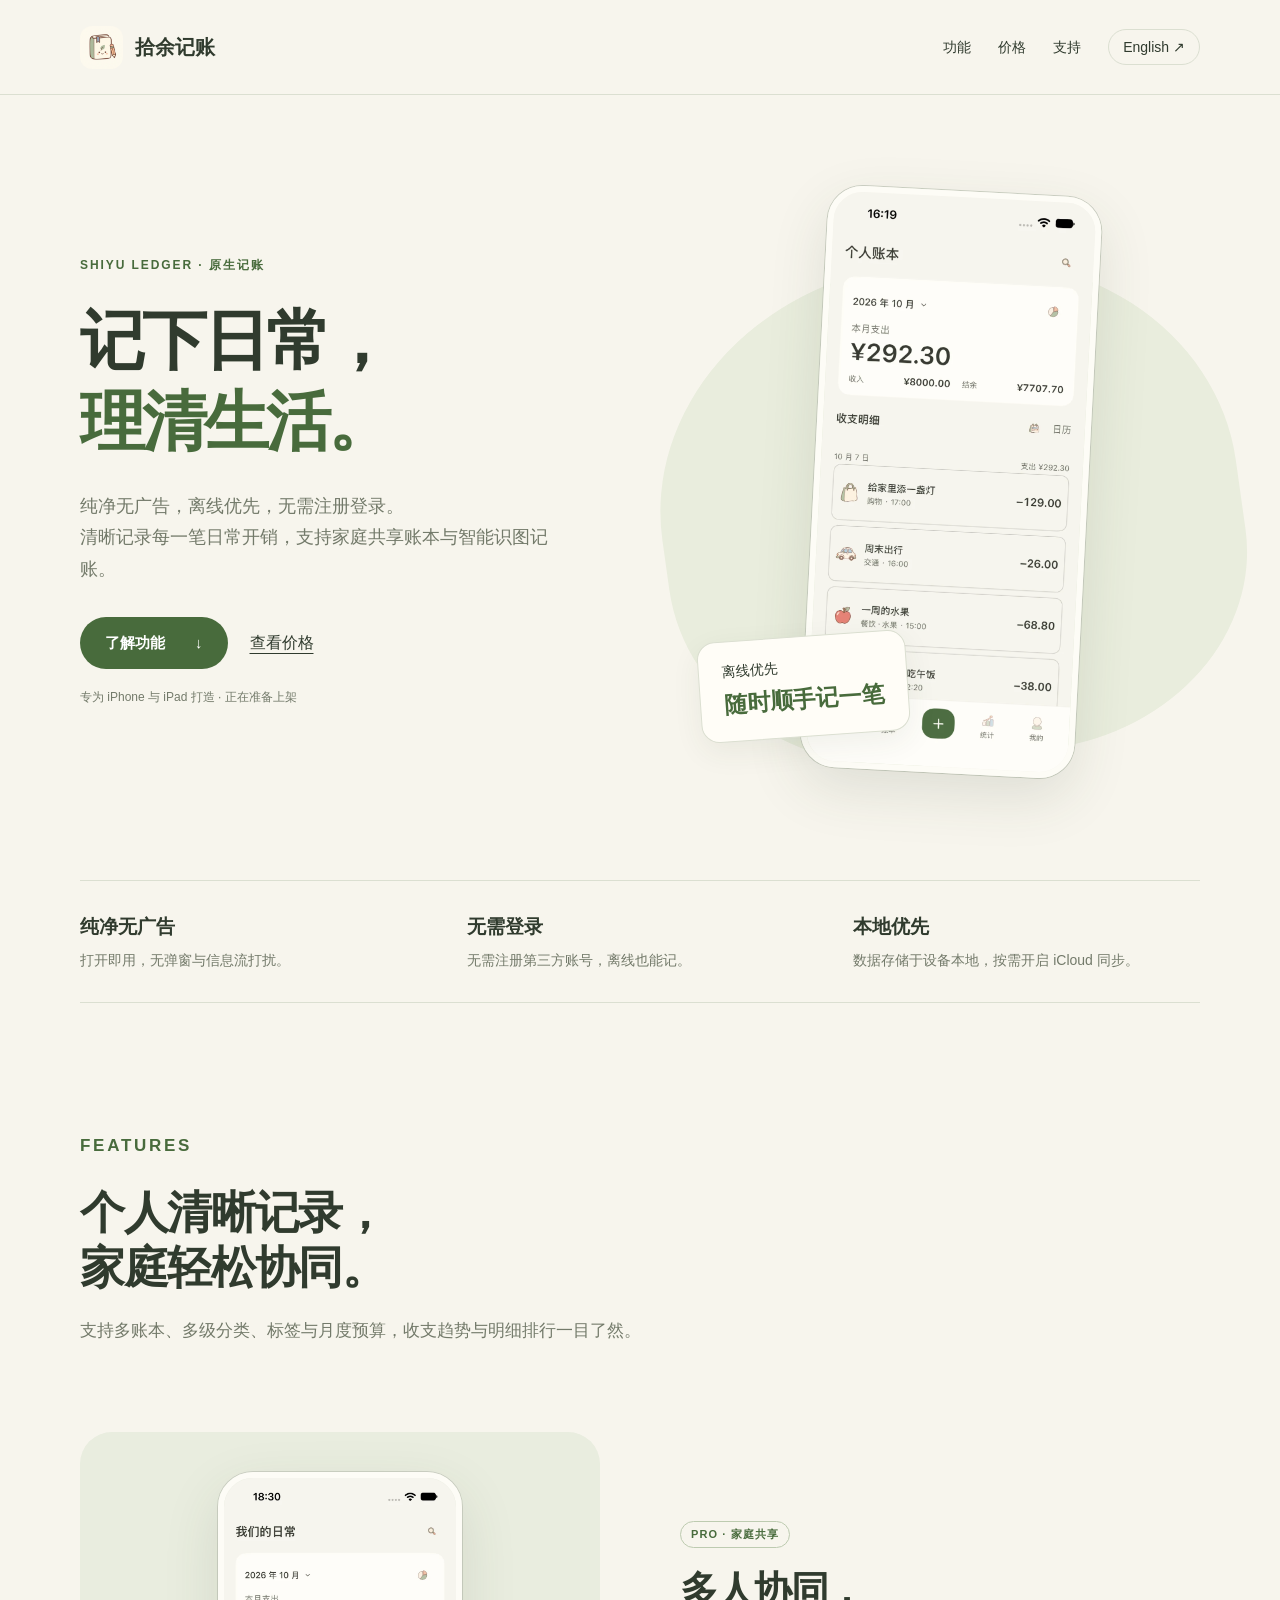
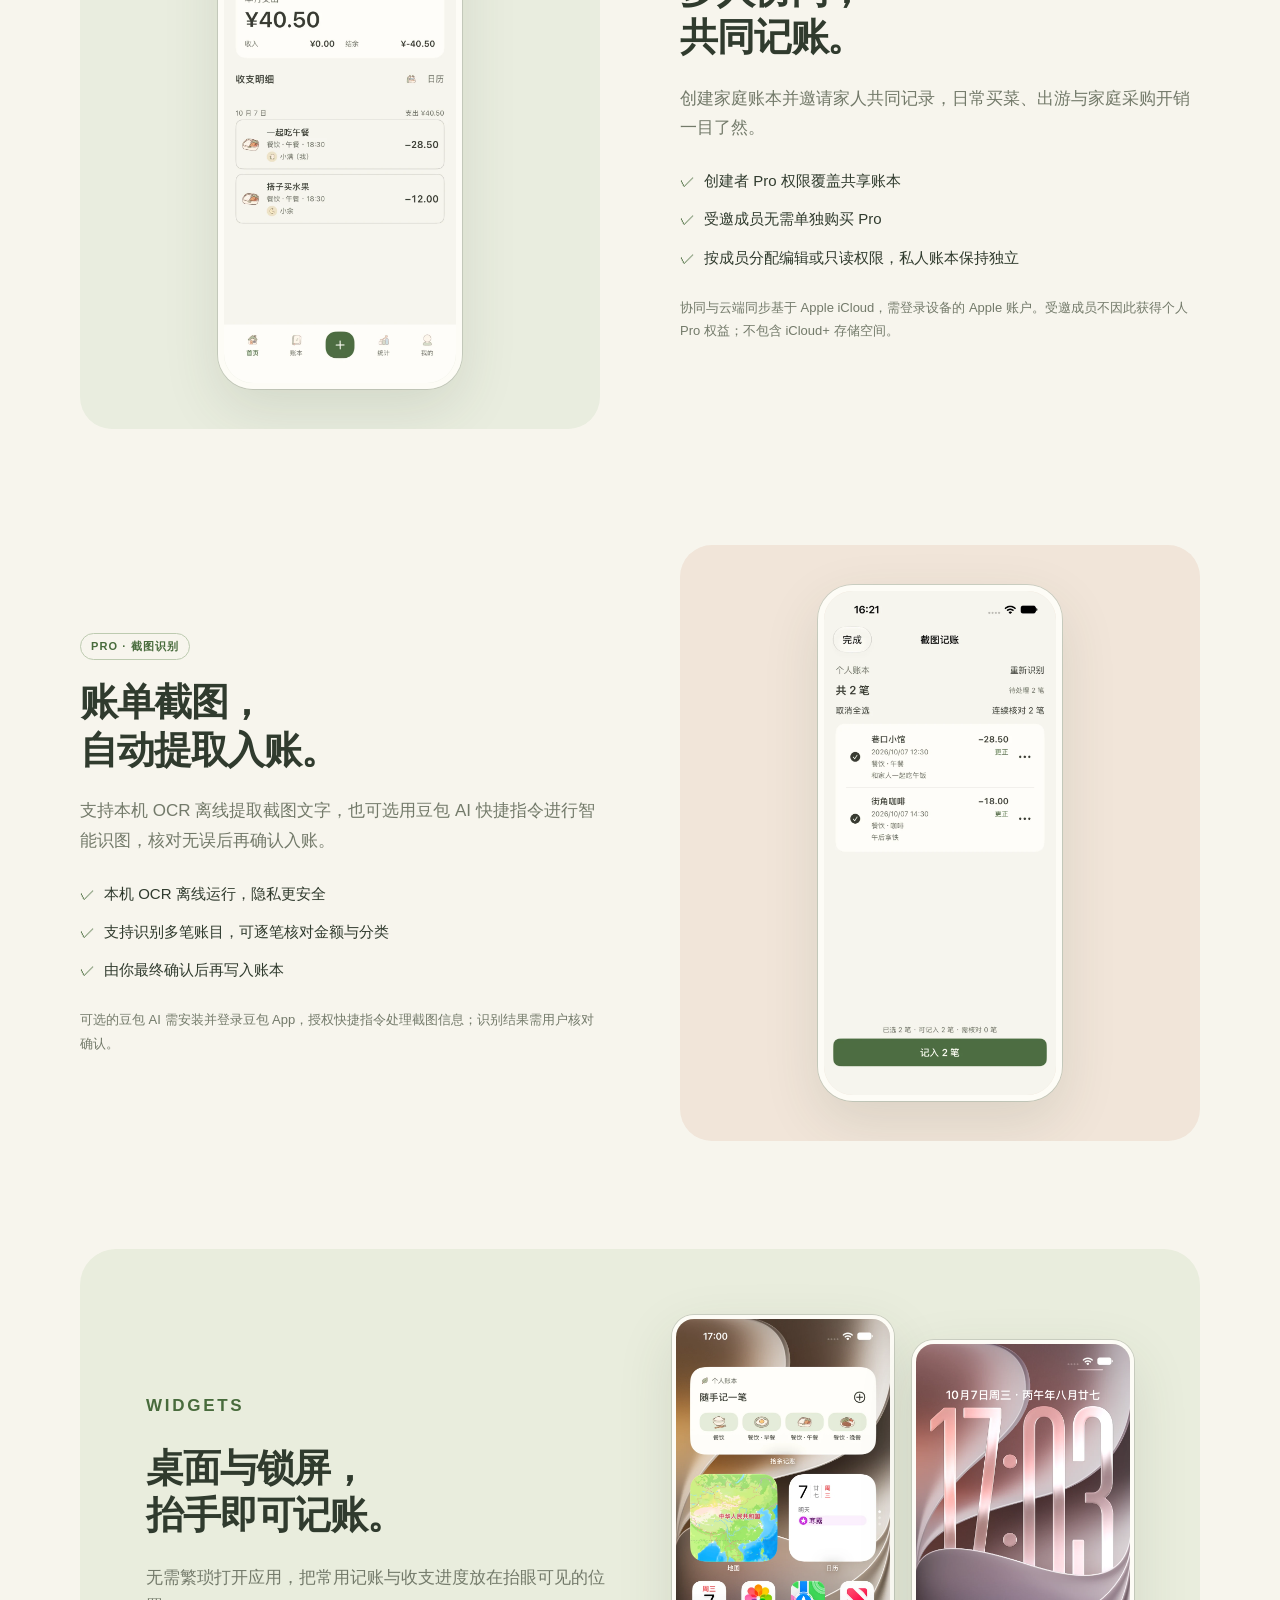
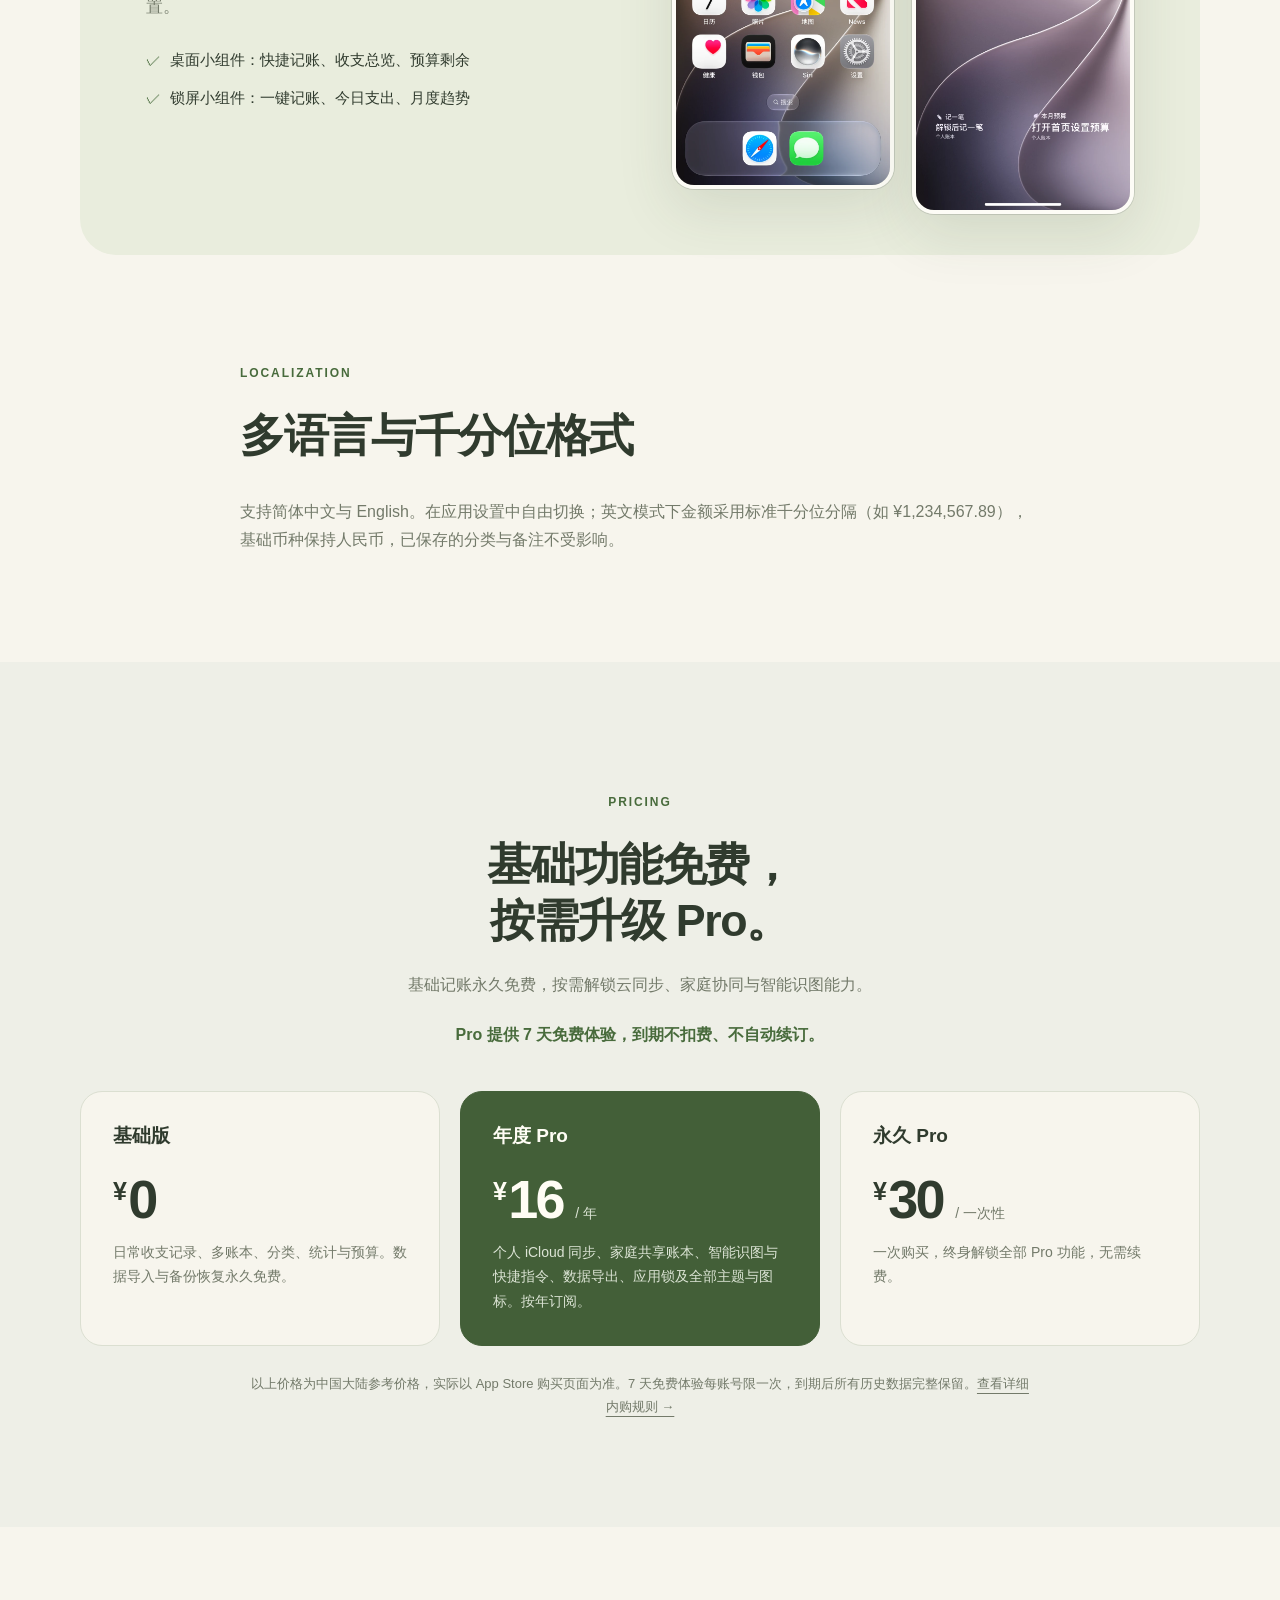
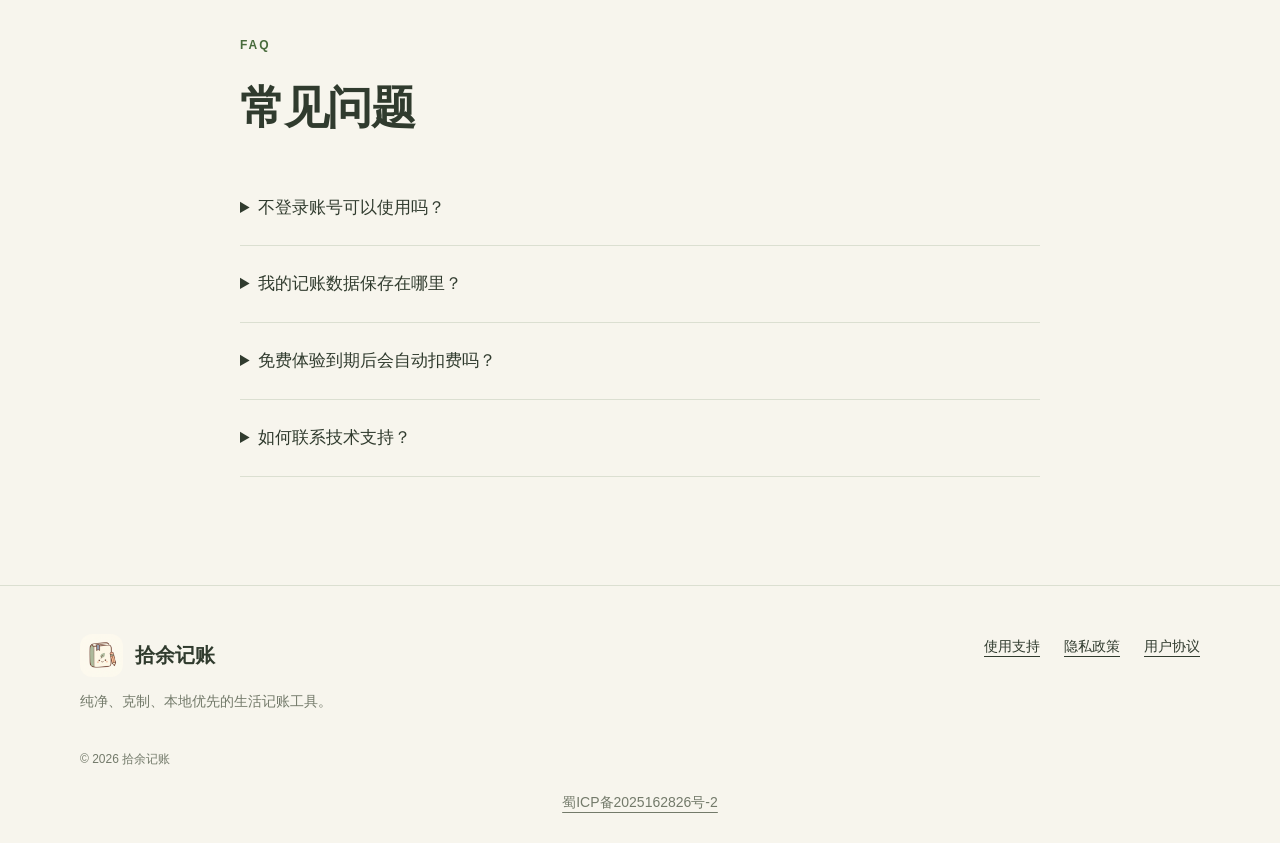
==== commit 80bbc66d: "chore(web): 更新官网内容" ====
--- a/index.html
+++ b/index.html
@@ -10,6 +10,6 @@
 <div class="feature"><div class="feature-copy"><span class="tag">PRO · 截图识别</span><h2>账单截图，<br>自动提取入账。</h2><p>支持本机 OCR 离线提取截图文字，也可选用豆包 AI 快捷指令进行智能识图，核对无误后再确认入账。</p><ul class="feature-list"><li>本机 OCR 离线运行，隐私更安全</li><li>支持识别多笔账目，可逐笔核对金额与分类</li><li>由你最终确认后再写入账本</li></ul><small>可选的豆包 AI 需安装并登录豆包 App，授权快捷指令处理截图信息；识别结果需用户核对确认。</small></div><div class="feature-visual peach"><div class="phone"><img src="assets/recognition.webp" width="828" height="1801" loading="lazy" alt="截图识别后的多笔账目核对页面"></div></div></div></section>
 <section class="widgets" aria-labelledby="widgets-title"><div><p class="eyebrow">WIDGETS</p><h2 id="widgets-title">桌面与锁屏，<br>抬手即可记账。</h2><p>无需繁琐打开应用，把常用记账与收支进度放在抬眼可见的位置。</p><ul class="feature-list"><li>桌面小组件：快捷记账、收支总览、预算剩余</li><li>锁屏小组件：一键记账、今日支出、月度趋势</li></ul></div><div class="widget-pair"><div class="phone"><img src="assets/widget-home.webp" loading="lazy" width="828" height="1801" alt="iPhone 桌面小组件"></div><div class="phone"><img src="assets/widget-lock.webp" loading="lazy" width="828" height="1801" alt="iPhone 锁屏小组件"></div></div></section>
 <section class="section"><div class="faq"><p class="eyebrow">LOCALIZATION</p><h2>多语言与千分位格式</h2><p>支持简体中文与 English。在应用设置中自由切换；英文模式下金额采用标准千分位分隔（如 ¥1,234,567.89），基础币种保持人民币，已保存的分类与备注不受影响。</p></div></section></div>
-<section class="section pricing" id="pricing"><div class="wrap"><div class="pricing-head"><p class="eyebrow">PRICING</p><h2>基础功能免费，<br>按需升级 Pro。</h2><p>基础记账永久免费，按需解锁云同步、家庭协同与智能识图能力。</p><p class="trial">Pro 提供 7 天免费体验，到期不扣费、不自动续订。</p></div><div class="prices"><article class="price-card"><h3>基础版</h3><div class="amount"><span class="currency">¥</span>0</div><p>日常收支记录、多账本、分类、统计与预算。数据导入与备份恢复永久免费。</p></article><article class="price-card pro"><h3>年度 Pro</h3><div class="amount"><span class="currency">¥</span>16 <span class="period">/ 年</span></div><p>个人 iCloud 同步、家庭共享账本、智能识图记账、数据导出与应用锁。按年订阅。</p></article><article class="price-card"><h3>永久 Pro</h3><div class="amount"><span class="currency">¥</span>30 <span class="period">/ 一次性</span></div><p>一次购买，终身解锁全部 Pro 功能，无需续费。</p></article></div><p class="pricing-note">以上价格为中国大陆参考价格，实际以 App Store 购买页面为准。7 天免费体验每账号限一次，到期后所有历史数据完整保留。<a href="terms.html">查看详细内购规则 →</a></p></div></section>
+<section class="section pricing" id="pricing"><div class="wrap"><div class="pricing-head"><p class="eyebrow">PRICING</p><h2>基础功能免费，<br>按需升级 Pro。</h2><p>基础记账永久免费，按需解锁云同步、家庭协同与智能识图能力。</p><p class="trial">Pro 提供 7 天免费体验，到期不扣费、不自动续订。</p></div><div class="prices"><article class="price-card"><h3>基础版</h3><div class="amount"><span class="currency">¥</span>0</div><p>日常收支记录、多账本、分类、统计与预算。数据导入与备份恢复永久免费。</p></article><article class="price-card pro"><h3>年度 Pro</h3><div class="amount"><span class="currency">¥</span>16 <span class="period">/ 年</span></div><p>个人 iCloud 同步、家庭共享账本、智能识图与快捷指令、数据导出、应用锁及全部主题与图标。按年订阅。</p></article><article class="price-card"><h3>永久 Pro</h3><div class="amount"><span class="currency">¥</span>30 <span class="period">/ 一次性</span></div><p>一次购买，终身解锁全部 Pro 功能，无需续费。</p></article></div><p class="pricing-note">以上价格为中国大陆参考价格，实际以 App Store 购买页面为准。7 天免费体验每账号限一次，到期后所有历史数据完整保留。<a href="terms.html">查看详细内购规则 →</a></p></div></section>
 <section class="section wrap"><div class="faq"><p class="eyebrow">FAQ</p><h2>常见问题</h2><details><summary>不登录账号可以使用吗？</summary><p>可以。基础记账完全离线运行，无需注册或登录拾余账号。仅在主动开启个人 iCloud 同步或家庭共享时，需要登录设备的 Apple 账户。</p></details><details><summary>我的记账数据保存在哪里？</summary><p>基础记账数据保存在手机本地。开启云端同步后，通过 Apple CloudKit 保存在个人私有 iCloud 中，开发者不自建服务器存储用户账目。详见<a href="privacy.html">隐私政策</a>。</p></details><details><summary>免费体验到期后会自动扣费吗？</summary><p>不会。7 天免费体验为独立权益，到期自动停止，绝不会自动扣费或转为订阅。仅当主动购买年度订阅后才会按年续订。</p></details><details><summary>如何联系技术支持？</summary><p>如有使用疑问或问题反馈，请发送邮件至 <a href="mailto:906626481@qq.com">906626481@qq.com</a>。反馈时请附上应用版本、iOS 系统版本及操作说明。</p></details></div></section></main>
 <footer class="footer"><div class="wrap"><div class="footer-top"><div class="footer-copy"><a class="brand" href="index.html"><img src="assets/icon.png" width="43" height="43" alt="">拾余记账</a><p>纯净、克制、本地优先的生活记账工具。</p></div><nav class="footer-links" aria-label="帮助与条款"><a href="support.html">使用支持</a><a href="privacy.html">隐私政策</a><a href="terms.html">用户协议</a></nav></div><div class="footer-bottom"><span>© 2026 拾余记账</span></div><p class="footer-filing"><a href="https://beian.miit.gov.cn/" target="_blank" rel="noopener noreferrer">蜀ICP备2025162826号-2</a></p></div></footer></body></html>
